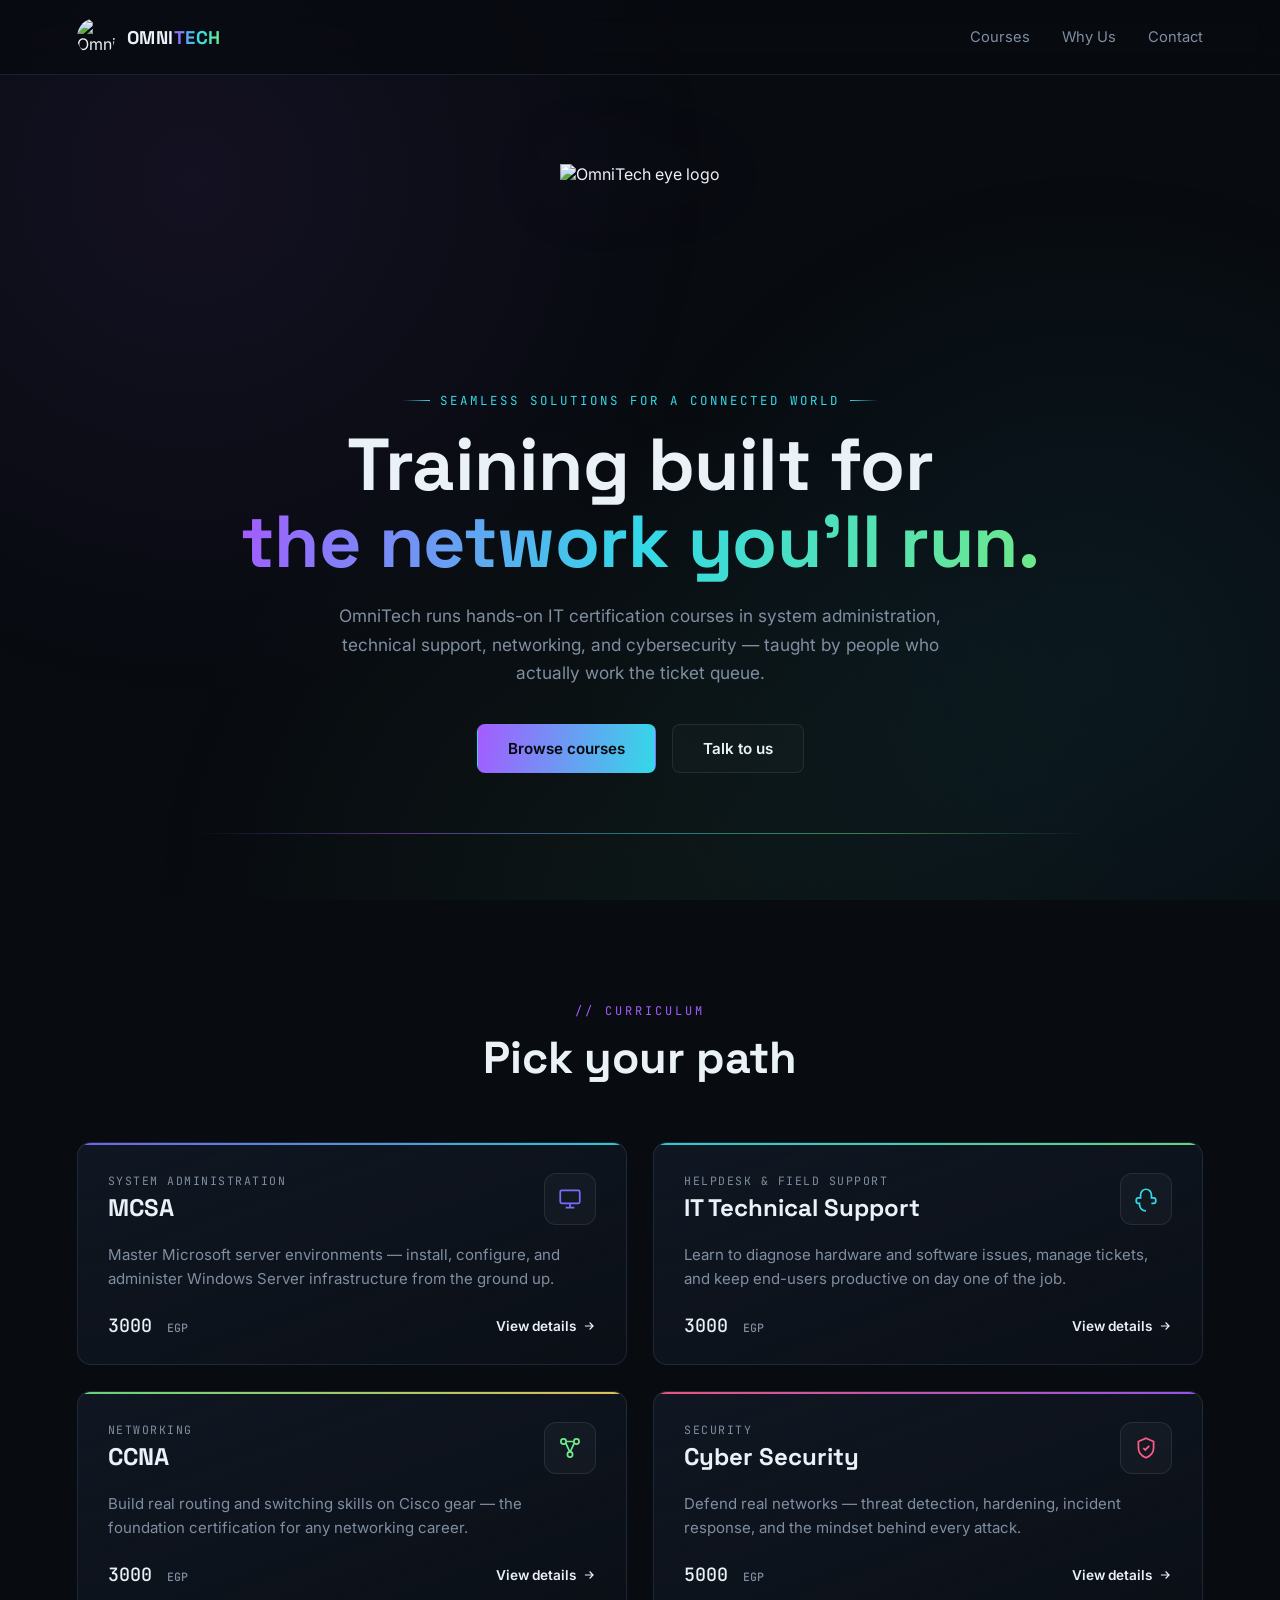
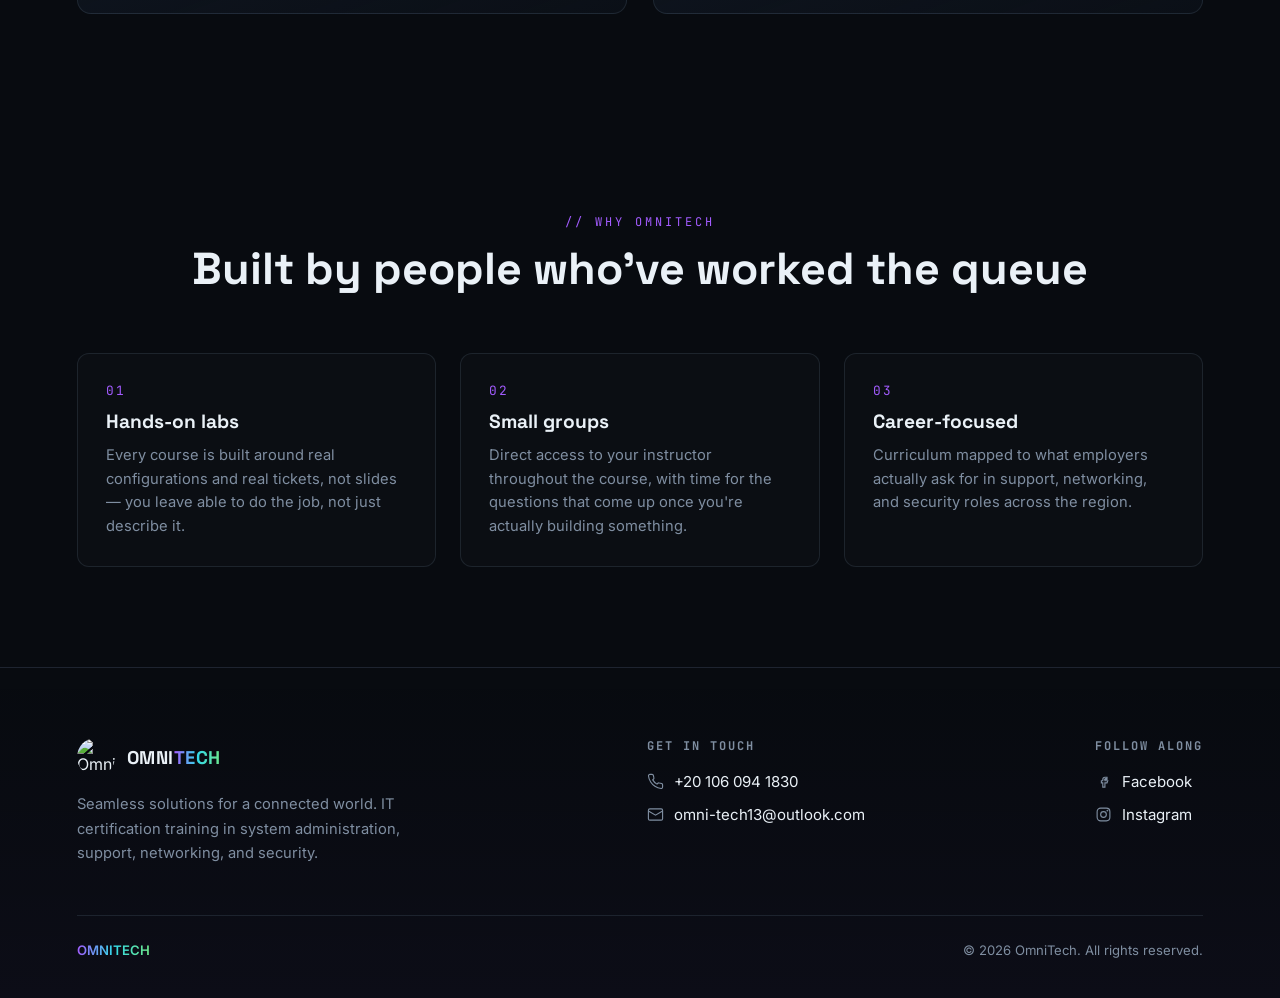
==== index.html @ 08b43e01 "Add files via upload" ====
<!DOCTYPE html>
<html lang="en">
<head>
<meta charset="UTF-8">
<meta name="viewport" content="width=device-width, initial-scale=1.0">
<title>OmniTech — Seamless Solutions for a Connected World</title>
<link rel="preconnect" href="https://fonts.googleapis.com">
<link href="https://fonts.googleapis.com/css2?family=Space+Grotesk:wght@400;500;600;700&family=JetBrains+Mono:wght@400;500&family=Inter:wght@400;500;600&display=swap" rel="stylesheet">
<style>
  :root{
    --bg: #080b10;
    --bg-soft: #0e131b;
    --panel: #101722;
    --line: rgba(140,170,200,0.14);
    --purple: #a35cff;
    --cyan: #33d9e8;
    --green: #6ee88a;
    --text: #eaf1f7;
    --muted: #7f8ea1;
    --mono: 'JetBrains Mono', monospace;
    --display: 'Space Grotesk', sans-serif;
    --body: 'Inter', sans-serif;
  }
  *{box-sizing:border-box; margin:0; padding:0;}
  html{scroll-behavior:smooth;}
  body{
    background: var(--bg);
    color: var(--text);
    font-family: var(--body);
    overflow-x:hidden;
    position:relative;
  }

  /* ambient circuit background */
  .bg-grid{
    position:fixed; inset:0; z-index:0; pointer-events:none;
    background-image:
      radial-gradient(circle at 15% 20%, rgba(163,92,255,0.08), transparent 40%),
      radial-gradient(circle at 85% 75%, rgba(51,217,232,0.07), transparent 40%),
      radial-gradient(circle at 50% 100%, rgba(110,232,138,0.05), transparent 45%);
  }
  .bg-lines{
    position:fixed; inset:0; z-index:0; pointer-events:none; opacity:0.35;
  }

  a{color:inherit; text-decoration:none;}

  /* ===== NAV ===== */
  nav{
    position:sticky; top:0; z-index:50;
    display:flex; align-items:center; justify-content:space-between;
    padding: 18px 6vw;
    background: rgba(8,11,16,0.72);
    backdrop-filter: blur(14px);
    border-bottom: 1px solid var(--line);
  }
  .brand{display:flex; align-items:center; gap:12px;}
  .brand img{width:38px; height:38px; border-radius:50%; object-fit:cover;}
  .brand-name{font-family:var(--display); font-weight:700; letter-spacing:0.5px; font-size:1.15rem;}
  .brand-name span{background:linear-gradient(90deg,var(--purple),var(--cyan),var(--green)); -webkit-background-clip:text; background-clip:text; color:transparent;}
  .nav-links{display:flex; gap:32px; font-size:0.92rem; color:var(--muted);}
  .nav-links a:hover{color:var(--cyan);}

  /* ===== HERO ===== */
  .hero{
    position:relative; z-index:1;
    min-height: 92vh;
    display:flex; flex-direction:column; align-items:center; justify-content:center;
    text-align:center;
    padding: 60px 6vw 40px;
  }
  .hero-eye-wrap{
    position:relative; width:220px; height:220px; margin-bottom:8px;
  }
  .hero-eye-wrap img{
    width:100%; height:100%; object-fit:contain;
    filter: drop-shadow(0 0 40px rgba(163,92,255,0.25)) drop-shadow(0 0 60px rgba(51,217,232,0.15));
    animation: float 6s ease-in-out infinite;
  }
  @keyframes float{
    0%,100%{ transform: translateY(0); }
    50%{ transform: translateY(-10px); }
  }
  .eyebrow{
    font-family: var(--mono); font-size:0.78rem; letter-spacing:3px; text-transform:uppercase;
    color: var(--cyan); margin-bottom:18px;
    display:flex; align-items:center; gap:10px;
  }
  .eyebrow::before, .eyebrow::after{
    content:''; width:28px; height:1px; background: linear-gradient(90deg, transparent, var(--cyan));
  }
  .eyebrow::after{ background: linear-gradient(90deg, var(--cyan), transparent); }

  h1.headline{
    font-family: var(--display);
    font-weight:700;
    font-size: clamp(2.4rem, 6vw, 4.6rem);
    line-height:1.04;
    letter-spacing:-0.5px;
    margin-bottom:22px;
  }
  h1.headline .grad{
    background: linear-gradient(100deg, var(--purple) 0%, var(--cyan) 50%, var(--green) 100%);
    -webkit-background-clip:text; background-clip:text; color:transparent;
  }
  .sub{
    max-width: 620px; color: var(--muted); font-size: 1.08rem; line-height:1.65; margin-bottom:36px;
  }
  .hero-ctas{ display:flex; gap:16px; flex-wrap:wrap; justify-content:center; }
  .btn{
    font-family: var(--body); font-weight:600; font-size:0.95rem;
    padding: 14px 30px; border-radius:8px; cursor:pointer; border:1px solid transparent;
    transition: transform 0.2s ease, box-shadow 0.2s ease, background 0.2s ease;
  }
  .btn-primary{
    background: linear-gradient(100deg, var(--purple), var(--cyan));
    color:#04070a;
  }
  .btn-primary:hover{ transform: translateY(-2px); box-shadow: 0 10px 30px rgba(51,217,232,0.25); }
  .btn-ghost{
    border-color: var(--line); color: var(--text); background: rgba(255,255,255,0.02);
  }
  .btn-ghost:hover{ border-color: var(--cyan); color: var(--cyan); }

  .scan-line{
    margin-top:60px; width:100%; max-width:900px; height:1px;
    background: linear-gradient(90deg, transparent, var(--purple), var(--cyan), var(--green), transparent);
    opacity:0.5;
  }

  /* ===== SECTION HEADERS ===== */
  .section{ position:relative; z-index:1; padding: 100px 6vw; max-width:1280px; margin:0 auto; }
  .section-head{ text-align:center; margin-bottom:56px; }
  .section-head .tag{
    font-family: var(--mono); font-size:0.75rem; letter-spacing:3px; text-transform:uppercase;
    color: var(--purple);
  }
  .section-head h2{
    font-family: var(--display); font-weight:700; font-size: clamp(1.9rem, 4vw, 2.8rem);
    margin-top:10px;
  }

  /* ===== COURSES ===== */
  .course-grid{
    display:grid; grid-template-columns: repeat(2, 1fr); gap:26px;
  }
  @media (max-width:820px){ .course-grid{ grid-template-columns: 1fr; } }

  .course-card{
    position:relative;
    background: linear-gradient(160deg, var(--panel), rgba(16,23,34,0.4));
    border: 1px solid var(--line);
    border-radius: 14px;
    padding: 30px 30px 26px;
    cursor:pointer;
    transition: border-color 0.25s ease, transform 0.25s ease, box-shadow 0.25s ease;
    overflow:hidden;
  }
  .course-card::before{
    content:''; position:absolute; top:0; left:0; right:0; height:2px;
    background: linear-gradient(90deg, var(--accent-a), var(--accent-b));
    opacity:0.9;
  }
  .course-card:hover{
    transform: translateY(-4px);
    border-color: rgba(160,180,210,0.3);
    box-shadow: 0 20px 50px rgba(0,0,0,0.35);
  }
  .course-card[data-course="mcsa"]{ --accent-a: #7c6bff; --accent-b: #33d9e8; }
  .course-card[data-course="itsupport"]{ --accent-a: #33d9e8; --accent-b: #6ee88a; }
  .course-card[data-course="ccna"]{ --accent-a: #6ee88a; --accent-b: #f4d35e; }
  .course-card[data-course="cyber"]{ --accent-a: #ff5c8a; --accent-b: #a35cff; }

  .course-top{ display:flex; align-items:flex-start; justify-content:space-between; gap:16px; margin-bottom:18px; }
  .course-icon{
    width:52px; height:52px; border-radius:12px;
    display:flex; align-items:center; justify-content:center;
    background: rgba(255,255,255,0.03); border:1px solid var(--line);
    flex-shrink:0;
  }
  .course-icon svg{ width:26px; height:26px; }
  .course-code{
    font-family: var(--mono); font-size:0.72rem; color: var(--muted); letter-spacing:1.5px;
  }
  .course-name{
    font-family: var(--display); font-weight:700; font-size:1.5rem; margin-top:4px;
  }
  .course-desc-short{
    color: var(--muted); font-size:0.94rem; line-height:1.6; margin-bottom:22px;
  }
  .course-bottom{ display:flex; align-items:center; justify-content:space-between; }
  .course-price{
    font-family: var(--mono); font-size:1.15rem; font-weight:500;
  }
  .course-price span{ color: var(--muted); font-size:0.72rem; margin-left:4px; }
  .course-cta{
    font-family: var(--body); font-size:0.85rem; font-weight:600; color: var(--text);
    display:flex; align-items:center; gap:6px;
  }
  .course-card:hover .course-cta{ color: var(--cyan); }
  .course-cta svg{ width:14px; height:14px; transition: transform 0.2s ease; }
  .course-card:hover .course-cta svg{ transform: translateX(4px); }

  /* ===== MODAL ===== */
  .modal-overlay{
    position:fixed; inset:0; z-index:200;
    background: rgba(4,6,10,0.78);
    backdrop-filter: blur(6px);
    display:flex; align-items:center; justify-content:center;
    padding: 24px;
    opacity:0; pointer-events:none;
    transition: opacity 0.25s ease;
  }
  .modal-overlay.open{ opacity:1; pointer-events:auto; }
  .modal{
    width:100%; max-width:620px; max-height:85vh; overflow-y:auto;
    background: var(--bg-soft);
    border: 1px solid var(--line);
    border-radius: 16px;
    padding: 40px;
    position:relative;
    transform: translateY(16px) scale(0.98);
    transition: transform 0.25s ease;
  }
  .modal-overlay.open .modal{ transform: translateY(0) scale(1); }
  .modal-close{
    position:absolute; top:20px; right:20px;
    width:34px; height:34px; border-radius:50%;
    display:flex; align-items:center; justify-content:center;
    background: rgba(255,255,255,0.04); border:1px solid var(--line);
    cursor:pointer; color: var(--muted); font-size:1.1rem;
  }
  .modal-close:hover{ color: var(--text); border-color: var(--cyan); }
  .modal-eyebrow{
    font-family: var(--mono); font-size:0.72rem; letter-spacing:2px; color: var(--muted); margin-bottom:8px;
  }
  .modal h3{
    font-family: var(--display); font-weight:700; font-size:1.9rem; margin-bottom:16px;
    background: linear-gradient(100deg, var(--purple), var(--cyan));
    -webkit-background-clip:text; background-clip:text; color:transparent;
  }
  .modal-price-row{
    display:flex; align-items:center; gap:10px; margin-bottom:24px;
    font-family: var(--mono); font-size:1.3rem;
  }
  .modal-price-row .cur{ color: var(--muted); font-size:0.8rem; }
  .modal-desc p{ color: var(--muted); line-height:1.75; margin-bottom:16px; font-size:0.98rem; }
  .modal-list{ list-style:none; margin: 18px 0; }
  .modal-list li{
    color: var(--text); font-size:0.94rem; padding: 9px 0 9px 26px; position:relative;
    border-bottom: 1px solid var(--line);
  }
  .modal-list li:last-child{ border-bottom:none; }
  .modal-list li::before{
    content:''; position:absolute; left:0; top:16px; width:8px; height:8px; border-radius:2px;
    background: linear-gradient(135deg, var(--purple), var(--cyan));
  }
  .modal-actions{ margin-top:28px; display:flex; gap:14px; flex-wrap:wrap; }

  /* ===== ABOUT / WHY ===== */
  .why-grid{ display:grid; grid-template-columns: repeat(3,1fr); gap:24px; }
  @media (max-width:820px){ .why-grid{ grid-template-columns:1fr; } }
  .why-card{
    padding:28px; border:1px solid var(--line); border-radius:12px;
    background: rgba(255,255,255,0.015);
  }
  .why-card .num{ font-family:var(--mono); color:var(--purple); font-size:0.8rem; letter-spacing:2px; }
  .why-card h4{ font-family:var(--display); font-size:1.2rem; margin: 10px 0 10px; }
  .why-card p{ color:var(--muted); font-size:0.92rem; line-height:1.6; }

  /* ===== CONTACT / FOOTER ===== */
  footer{
    position:relative; z-index:1;
    border-top:1px solid var(--line);
    padding: 70px 6vw 40px;
    background: linear-gradient(180deg, transparent, rgba(163,92,255,0.03));
  }
  .footer-top{
    display:flex; flex-wrap:wrap; gap:60px; justify-content:space-between; margin-bottom:50px;
  }
  .footer-brand{ max-width:340px; }
  .footer-brand .brand{ margin-bottom:16px; }
  .footer-brand p{ color:var(--muted); font-size:0.92rem; line-height:1.65; }
  .footer-col h5{
    font-family:var(--mono); font-size:0.75rem; letter-spacing:2px; text-transform:uppercase;
    color:var(--muted); margin-bottom:18px;
  }
  .footer-col a, .footer-col .row{
    display:flex; align-items:center; gap:10px; margin-bottom:14px; font-size:0.94rem; color:var(--text);
  }
  .footer-col a:hover{ color: var(--cyan); }
  .footer-col svg{ width:17px; height:17px; color:var(--muted); flex-shrink:0; }
  .footer-bottom{
    padding-top:26px; border-top:1px solid var(--line);
    display:flex; justify-content:space-between; flex-wrap:wrap; gap:12px;
    color:var(--muted); font-size:0.82rem;
  }
  .footer-bottom .grad-text{
    background: linear-gradient(90deg,var(--purple),var(--cyan),var(--green));
    -webkit-background-clip:text; background-clip:text; color:transparent; font-weight:600;
  }

  ::-webkit-scrollbar{ width:8px; }
  ::-webkit-scrollbar-track{ background:var(--bg); }
  ::-webkit-scrollbar-thumb{ background: var(--panel); border-radius:8px; }

  @media (prefers-reduced-motion: reduce){
    .hero-eye-wrap img{ animation:none; }
    *{ transition:none !important; }
  }

  :focus-visible{ outline: 2px solid var(--cyan); outline-offset:3px; }
</style>
</head>
<body>

<div class="bg-grid"></div>
<svg class="bg-lines" width="100%" height="100%" style="position:fixed;inset:0;">
  <defs>
    <linearGradient id="lg1" x1="0" y1="0" x2="1" y2="1">
      <stop offset="0" stop-color="#a35cff"/>
      <stop offset="1" stop-color="#33d9e8"/>
    </linearGradient>
  </defs>
</svg>

<nav>
  <div class="brand">
    <img src="assets/logo_cropped.jpg" alt="OmniTech logo">
    <div class="brand-name">OMNI<span>TECH</span></div>
  </div>
  <div class="nav-links">
    <a href="#courses">Courses</a>
    <a href="#why">Why Us</a>
    <a href="#contact">Contact</a>
  </div>
</nav>

<section class="hero">
  <div class="hero-eye-wrap">
    <img src="assets/logo_cropped.jpg" alt="OmniTech eye logo">
  </div>
  <div class="eyebrow">Seamless Solutions for a Connected World</div>
  <h1 class="headline">Training built for<br class="hide-mobile"> <span class="grad">the network you'll run.</span></h1>
  <p class="sub">OmniTech runs hands-on IT certification courses in system administration, technical support, networking, and cybersecurity — taught by people who actually work the ticket queue.</p>
  <div class="hero-ctas">
    <a href="#courses" class="btn btn-primary">Browse courses</a>
    <a href="#contact" class="btn btn-ghost">Talk to us</a>
  </div>
  <div class="scan-line"></div>
</section>

<section class="section" id="courses">
  <div class="section-head">
    <div class="tag">// Curriculum</div>
    <h2>Pick your path</h2>
  </div>

  <div class="course-grid">

    <div class="course-card" data-course="mcsa">
      <div class="course-top">
        <div>
          <div class="course-code">SYSTEM ADMINISTRATION</div>
          <div class="course-name">MCSA</div>
        </div>
        <div class="course-icon">
          <svg viewBox="0 0 24 24" fill="none" stroke="#7c6bff" stroke-width="1.6"><rect x="3" y="4" width="18" height="12" rx="1.5"/><path d="M8 20h8M12 16v4"/></svg>
        </div>
      </div>
      <p class="course-desc-short">Master Microsoft server environments — install, configure, and administer Windows Server infrastructure from the ground up.</p>
      <div class="course-bottom">
        <div class="course-price">3000 <span>EGP</span></div>
        <div class="course-cta">View details <svg viewBox="0 0 24 24" fill="none" stroke="currentColor" stroke-width="2"><path d="M5 12h14M13 6l6 6-6 6"/></svg></div>
      </div>
    </div>

    <div class="course-card" data-course="itsupport">
      <div class="course-top">
        <div>
          <div class="course-code">HELPDESK & FIELD SUPPORT</div>
          <div class="course-name">IT Technical Support</div>
        </div>
        <div class="course-icon">
          <svg viewBox="0 0 24 24" fill="none" stroke="#33d9e8" stroke-width="1.6"><path d="M12 3a5 5 0 0 0-5 5v3H5a2 2 0 0 0-2 2v1a2 2 0 0 0 2 2h1v1a6 6 0 0 0 6 6"/><path d="M12 3a5 5 0 0 1 5 5v3h2a2 2 0 0 1 2 2v1a2 2 0 0 1-2 2h-2"/></svg>
        </div>
      </div>
      <p class="course-desc-short">Learn to diagnose hardware and software issues, manage tickets, and keep end-users productive on day one of the job.</p>
      <div class="course-bottom">
        <div class="course-price">3000 <span>EGP</span></div>
        <div class="course-cta">View details <svg viewBox="0 0 24 24" fill="none" stroke="currentColor" stroke-width="2"><path d="M5 12h14M13 6l6 6-6 6"/></svg></div>
      </div>
    </div>

    <div class="course-card" data-course="ccna">
      <div class="course-top">
        <div>
          <div class="course-code">NETWORKING</div>
          <div class="course-name">CCNA</div>
        </div>
        <div class="course-icon">
          <svg viewBox="0 0 24 24" fill="none" stroke="#6ee88a" stroke-width="1.6"><circle cx="6" cy="6" r="2.4"/><circle cx="18" cy="6" r="2.4"/><circle cx="12" cy="18" r="2.4"/><path d="M8 7.3 12 16M16 7.3 12 16M8.4 6h7.2"/></svg>
        </div>
      </div>
      <p class="course-desc-short">Build real routing and switching skills on Cisco gear — the foundation certification for any networking career.</p>
      <div class="course-bottom">
        <div class="course-price">3000 <span>EGP</span></div>
        <div class="course-cta">View details <svg viewBox="0 0 24 24" fill="none" stroke="currentColor" stroke-width="2"><path d="M5 12h14M13 6l6 6-6 6"/></svg></div>
      </div>
    </div>

    <div class="course-card" data-course="cyber">
      <div class="course-top">
        <div>
          <div class="course-code">SECURITY</div>
          <div class="course-name">Cyber Security</div>
        </div>
        <div class="course-icon">
          <svg viewBox="0 0 24 24" fill="none" stroke="#ff5c8a" stroke-width="1.6"><path d="M12 3l7 3v6c0 4.5-3 7.5-7 9-4-1.5-7-4.5-7-9V6l7-3z"/><path d="M9.5 12l1.8 1.8L15 10"/></svg>
        </div>
      </div>
      <p class="course-desc-short">Defend real networks — threat detection, hardening, incident response, and the mindset behind every attack.</p>
      <div class="course-bottom">
        <div class="course-price">5000 <span>EGP</span></div>
        <div class="course-cta">View details <svg viewBox="0 0 24 24" fill="none" stroke="currentColor" stroke-width="2"><path d="M5 12h14M13 6l6 6-6 6"/></svg></div>
      </div>
    </div>

  </div>
</section>

<section class="section" id="why">
  <div class="section-head">
    <div class="tag">// Why OmniTech</div>
    <h2>Built by people who've worked the queue</h2>
  </div>
  <div class="why-grid">
    <div class="why-card">
      <div class="num">01</div>
      <h4>Hands-on labs</h4>
      <p>Every course is built around real configurations and real tickets, not slides — you leave able to do the job, not just describe it.</p>
    </div>
    <div class="why-card">
      <div class="num">02</div>
      <h4>Small groups</h4>
      <p>Direct access to your instructor throughout the course, with time for the questions that come up once you're actually building something.</p>
    </div>
    <div class="why-card">
      <div class="num">03</div>
      <h4>Career-focused</h4>
      <p>Curriculum mapped to what employers actually ask for in support, networking, and security roles across the region.</p>
    </div>
  </div>
</section>

<footer id="contact">
  <div class="footer-top">
    <div class="footer-brand">
      <div class="brand">
        <img src="assets/logo_cropped.jpg" alt="OmniTech logo">
        <div class="brand-name">OMNI<span>TECH</span></div>
      </div>
      <p>Seamless solutions for a connected world. IT certification training in system administration, support, networking, and security.</p>
    </div>

    <div class="footer-col">
      <h5>Get in touch</h5>
      <a href="tel:+201060941830">
        <svg viewBox="0 0 24 24" fill="none" stroke="currentColor" stroke-width="1.6"><path d="M22 16.9v3a2 2 0 0 1-2.2 2 19.8 19.8 0 0 1-8.6-3.1 19.5 19.5 0 0 1-6-6A19.8 19.8 0 0 1 2.1 4.2 2 2 0 0 1 4.1 2h3a2 2 0 0 1 2 1.7c.1.9.3 1.8.6 2.7a2 2 0 0 1-.4 2.1L8.1 9.7a16 16 0 0 0 6 6l1.2-1.2a2 2 0 0 1 2.1-.4c.9.3 1.8.5 2.7.6a2 2 0 0 1 1.9 2.2z"/></svg>
        +20 106 094 1830
      </a>
      <a href="mailto:omni-tech13@outlook.com">
        <svg viewBox="0 0 24 24" fill="none" stroke="currentColor" stroke-width="1.6"><rect x="2" y="4" width="20" height="16" rx="2"/><path d="m2 7 10 6 10-6"/></svg>
        omni-tech13@outlook.com
      </a>
    </div>

    <div class="footer-col">
      <h5>Follow along</h5>
      <a href="https://www.facebook.com/profile.php?id=61586138681378" target="_blank" rel="noopener">
        <svg viewBox="0 0 24 24" fill="none" stroke="currentColor" stroke-width="1.6"><path d="M14 9h3V6h-3a3 3 0 0 0-3 3v2H9v3h2v6h3v-6h3l1-3h-4V9a1 1 0 0 1 1-1z"/></svg>
        Facebook
      </a>
      <a href="https://www.instagram.com/omni.tech13" target="_blank" rel="noopener">
        <svg viewBox="0 0 24 24" fill="none" stroke="currentColor" stroke-width="1.6"><rect x="3" y="3" width="18" height="18" rx="5"/><circle cx="12" cy="12" r="4"/><circle cx="17.5" cy="6.5" r="0.5" fill="currentColor"/></svg>
        Instagram
      </a>
    </div>
  </div>
  <div class="footer-bottom">
    <div class="grad-text">OMNITECH</div>
    <div>&copy; 2026 OmniTech. All rights reserved.</div>
  </div>
</footer>

<!-- MODAL -->
<div class="modal-overlay" id="modalOverlay">
  <div class="modal" role="dialog" aria-modal="true">
    <div class="modal-close" id="modalClose">&times;</div>
    <div class="modal-eyebrow" id="modalEyebrow">COURSE</div>
    <h3 id="modalTitle">Course Title</h3>
    <div class="modal-price-row"><span id="modalPrice">0</span><span class="cur">EGP · full course</span></div>
    <div class="modal-desc" id="modalDesc"></div>
    <ul class="modal-list" id="modalList"></ul>
    <div class="modal-actions">
      <a class="btn btn-primary" href="https://wa.me/201060941830" target="_blank" rel="noopener">Enroll via WhatsApp</a>
      <a class="btn btn-ghost" href="mailto:omni-tech13@outlook.com">Email us</a>
    </div>
  </div>
</div>

<script>
  const courseData = {
    mcsa: {
      code: "MCSA · Microsoft Certified Solutions Associate",
      title: "MCSA — Windows Server Administration",
      price: "3000",
      desc: [
        "This course takes you through installing, configuring, and managing Windows Server environments the way they run in real companies — not just in theory.",
        "You'll set up Active Directory, manage users and group policy, configure DNS and DHCP, and handle the storage and networking roles a server admin is expected to own."
      ],
      list: [
        "Windows Server installation & roles",
        "Active Directory Domain Services",
        "Group Policy & user management",
        "DNS, DHCP & file services",
        "Backup, monitoring & troubleshooting"
      ]
    },
    itsupport: {
      code: "IT Technical Support · Helpdesk & Field",
      title: "IT Technical Support",
      price: "3000",
      desc: [
        "Built for anyone who wants to start an IT career at the first line of contact — diagnosing problems, fixing them, and explaining what happened in plain language.",
        "You'll work through real hardware faults, OS issues, printer and peripheral setup, and the ticketing habits that make a support technician reliable."
      ],
      list: [
        "Hardware assembly & diagnostics",
        "Windows OS installation & troubleshooting",
        "Networking basics for support technicians",
        "Ticketing systems & documentation habits",
        "Customer-facing communication"
      ]
    },
    ccna: {
      code: "CCNA · Cisco Certified Network Associate",
      title: "CCNA — Routing & Switching",
      price: "3000",
      desc: [
        "The foundation certification for a networking career, taught on real Cisco equipment and packet-tracer labs so the concepts actually stick.",
        "By the end you'll be comfortable configuring routers and switches, reading a network topology, and troubleshooting connectivity like it's your job — because soon it will be."
      ],
      list: [
        "IP addressing & subnetting",
        "Router & switch configuration",
        "VLANs, trunking & inter-VLAN routing",
        "Routing protocols (static, OSPF)",
        "Network troubleshooting methodology"
      ]
    },
    cyber: {
      code: "Cyber Security · Defense & Response",
      title: "Cyber Security",
      price: "5000",
      desc: [
        "A practical introduction to defending networks and systems — how attacks actually happen, how to spot them, and how to respond before damage spreads.",
        "You'll get hands-on with security tools, walk through real incident scenarios, and build the analytical mindset that separates a good security analyst from a great one."
      ],
      list: [
        "Threats, vulnerabilities & attack vectors",
        "Network & endpoint hardening",
        "Security monitoring & log analysis",
        "Incident response fundamentals",
        "Ethical hacking basics & tools"
      ]
    }
  };

  const overlay = document.getElementById('modalOverlay');
  const closeBtn = document.getElementById('modalClose');

  document.querySelectorAll('.course-card').forEach(card => {
    card.addEventListener('click', () => {
      const key = card.getAttribute('data-course');
      const data = courseData[key];
      document.getElementById('modalEyebrow').textContent = data.code;
      document.getElementById('modalTitle').textContent = data.title;
      document.getElementById('modalPrice').textContent = data.price;
      document.getElementById('modalDesc').innerHTML = data.desc.map(p => `<p>${p}</p>`).join('');
      document.getElementById('modalList').innerHTML = data.list.map(li => `<li>${li}</li>`).join('');
      overlay.classList.add('open');
    });
    card.setAttribute('tabindex','0');
    card.addEventListener('keydown', e => { if(e.key === 'Enter' || e.key === ' '){ e.preventDefault(); card.click(); } });
  });

  function closeModal(){ overlay.classList.remove('open'); }
  closeBtn.addEventListener('click', closeModal);
  overlay.addEventListener('click', e => { if(e.target === overlay) closeModal(); });
  document.addEventListener('keydown', e => { if(e.key === 'Escape') closeModal(); });
</script>

</body>
</html>
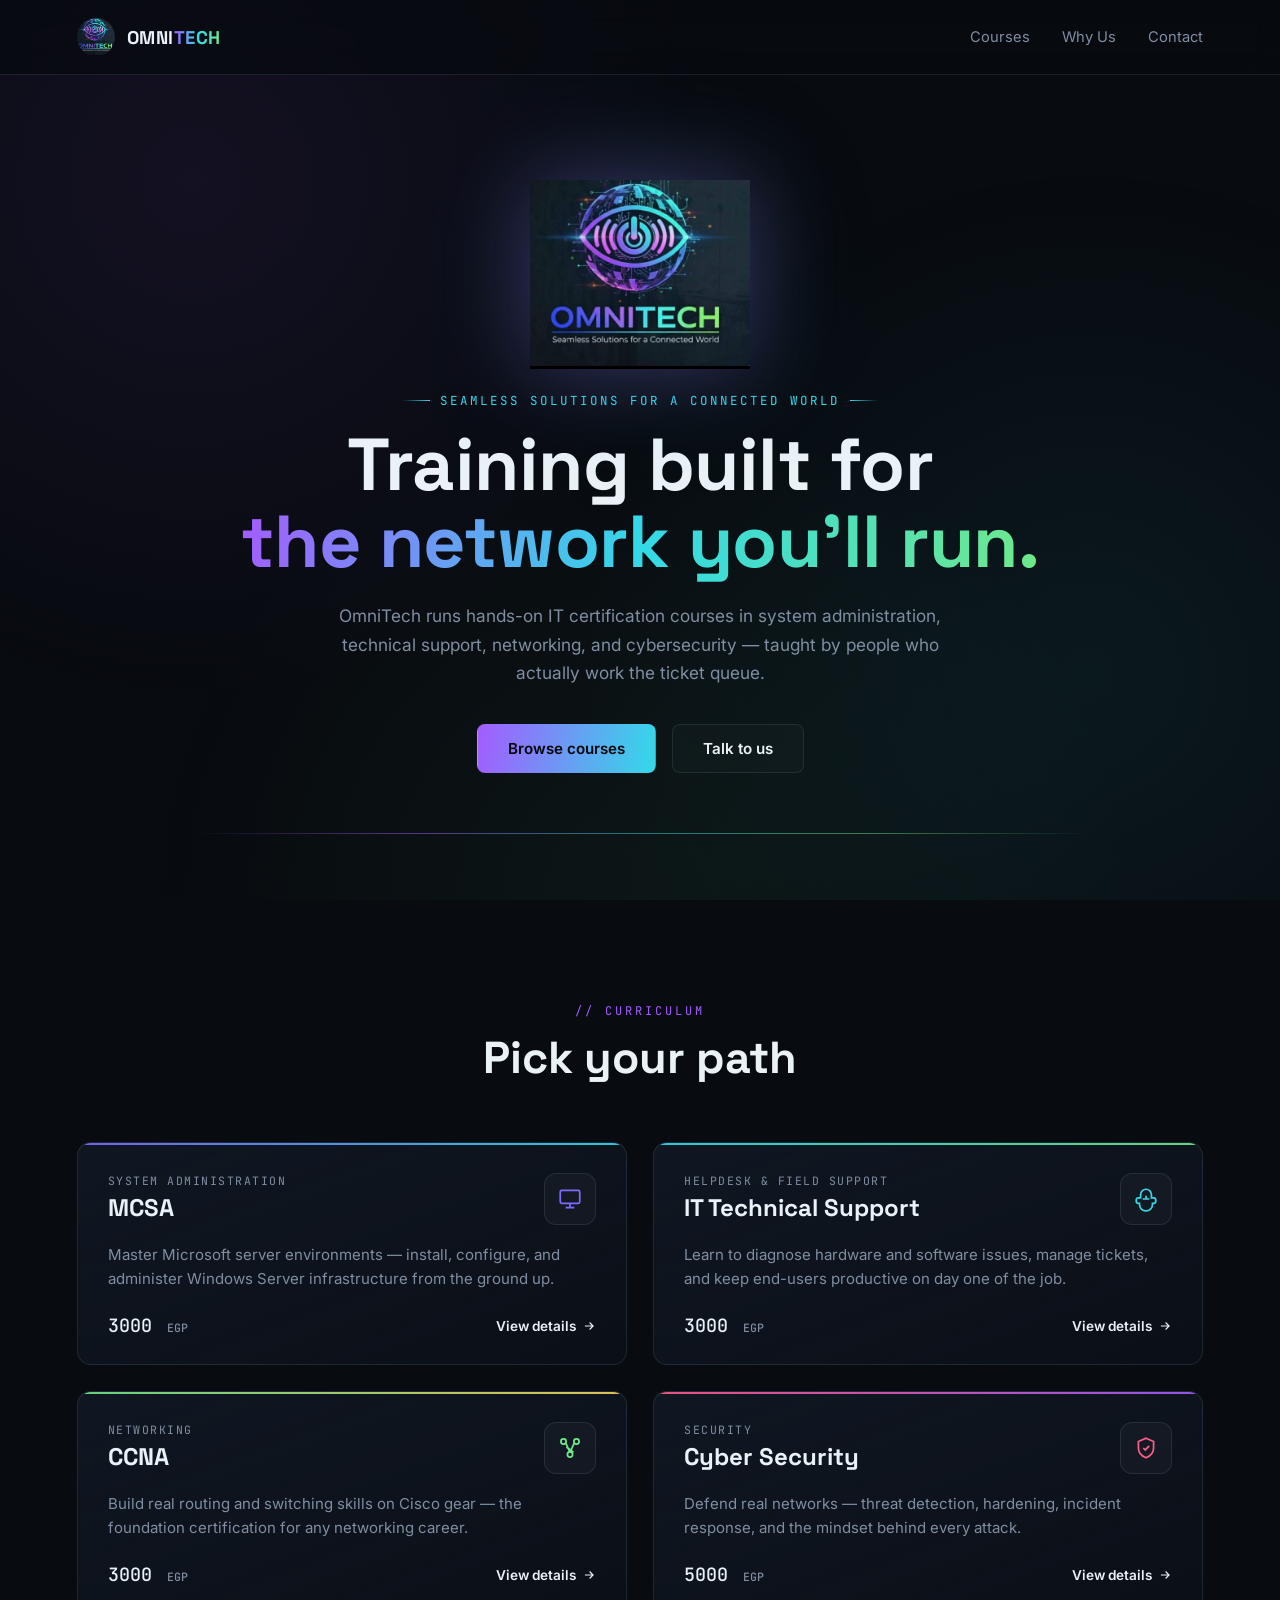
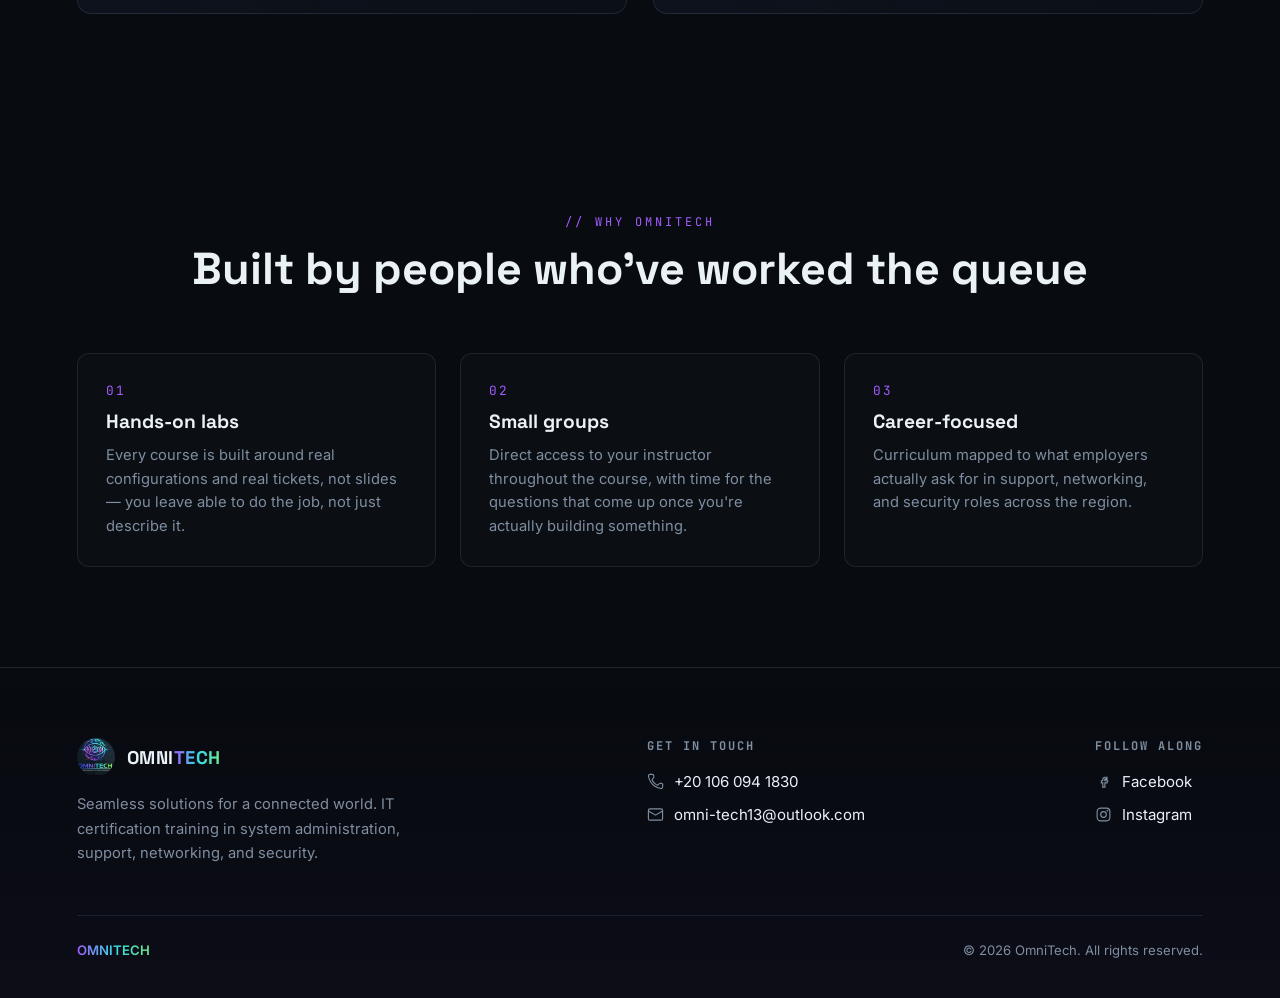
==== commit d3832f42: "Fix logo paths - move from assets/ to root directory" ====
--- a/index.html
+++ b/index.html
@@ -326,7 +326,7 @@
 
 <nav>
   <div class="brand">
-    <img src="assets/logo_cropped.jpg" alt="OmniTech logo">
+    <img src="logo_cropped.jpg" alt="OmniTech logo">
     <div class="brand-name">OMNI<span>TECH</span></div>
   </div>
   <div class="nav-links">
@@ -338,7 +338,7 @@
 
 <section class="hero">
   <div class="hero-eye-wrap">
-    <img src="assets/logo_cropped.jpg" alt="OmniTech eye logo">
+    <img src="logo_cropped.jpg" alt="OmniTech eye logo">
   </div>
   <div class="eyebrow">Seamless Solutions for a Connected World</div>
   <h1 class="headline">Training built for<br class="hide-mobile"> <span class="grad">the network you'll run.</span></h1>
@@ -382,7 +382,7 @@
           <div class="course-name">IT Technical Support</div>
         </div>
         <div class="course-icon">
-          <svg viewBox="0 0 24 24" fill="none" stroke="#33d9e8" stroke-width="1.6"><path d="M12 3a5 5 0 0 0-5 5v3H5a2 2 0 0 0-2 2v1a2 2 0 0 0 2 2h1v1a6 6 0 0 0 6 6"/><path d="M12 3a5 5 0 0 1 5 5v3h2a2 2 0 0 1 2 2v1a2 2 0 0 1-2 2h-2"/></svg>
+          <svg viewBox="0 0 24 24" fill="none" stroke="#33d9e8" stroke-width="1.6"><path d="M12 3a5 5 0 0 0-5 5v3H5a2 2 0 0 0-2 2v1a2 2 0 0 0 2 2h1v1a6 6 0 0 0 6 6"/><path d="M12 3a5 5 0 0 1 5 5v3h2a2 2 0 0 1 2 2v1a2 2 0 0 1-2 2h-1v1a6 6 0 0 1-6 6"/><path d="M12 9v3M9 12h6"/></svg>
         </div>
       </div>
       <p class="course-desc-short">Learn to diagnose hardware and software issues, manage tickets, and keep end-users productive on day one of the job.</p>
@@ -399,7 +399,7 @@
           <div class="course-name">CCNA</div>
         </div>
         <div class="course-icon">
-          <svg viewBox="0 0 24 24" fill="none" stroke="#6ee88a" stroke-width="1.6"><circle cx="6" cy="6" r="2.4"/><circle cx="18" cy="6" r="2.4"/><circle cx="12" cy="18" r="2.4"/><path d="M8 7.3 12 16M16 7.3 12 16M8.4 6h7.2"/></svg>
+          <svg viewBox="0 0 24 24" fill="none" stroke="#6ee88a" stroke-width="1.6"><circle cx="6" cy="6" r="2.4"/><circle cx="18" cy="6" r="2.4"/><circle cx="12" cy="18" r="2.4"/><path d="M8 7.3 12 16m4-8.7L12 16M8.8 11c1.3 1.5 2.7 2 3.2 2.5s1.4 1 3.2 2.5"/></svg>
         </div>
       </div>
       <p class="course-desc-short">Build real routing and switching skills on Cisco gear — the foundation certification for any networking career.</p>
@@ -457,7 +457,7 @@
   <div class="footer-top">
     <div class="footer-brand">
       <div class="brand">
-        <img src="assets/logo_cropped.jpg" alt="OmniTech logo">
+        <img src="logo_cropped.jpg" alt="OmniTech logo">
         <div class="brand-name">OMNI<span>TECH</span></div>
       </div>
       <p>Seamless solutions for a connected world. IT certification training in system administration, support, networking, and security.</p>
@@ -466,7 +466,7 @@
     <div class="footer-col">
       <h5>Get in touch</h5>
       <a href="tel:+201060941830">
-        <svg viewBox="0 0 24 24" fill="none" stroke="currentColor" stroke-width="1.6"><path d="M22 16.9v3a2 2 0 0 1-2.2 2 19.8 19.8 0 0 1-8.6-3.1 19.5 19.5 0 0 1-6-6A19.8 19.8 0 0 1 2.1 4.2 2 2 0 0 1 4.1 2h3a2 2 0 0 1 2 1.7c.1.9.3 1.8.6 2.7a2 2 0 0 1-.4 2.1L8.1 9.7a16 16 0 0 0 6 6l1.2-1.2a2 2 0 0 1 2.1-.4c.9.3 1.8.5 2.7.6a2 2 0 0 1 1.9 2.2z"/></svg>
+        <svg viewBox="0 0 24 24" fill="none" stroke="currentColor" stroke-width="1.6"><path d="M22 16.9v3a2 2 0 0 1-2.2 2 19.8 19.8 0 0 1-8.6-3.1 19.5 19.5 0 0 1-6-6A19.8 19.8 0 0 1 2.1 4.2 2 2 0 0 1 4.1 2h3.5a2 2 0 0 1 2 1.7q.04.5.15 1.5a2 2 0 0 1-.46 1.7l-1.45 1.45a2 2 0 0 0-.3 2.43 19.8 19.8 0 0 0 6 6 2 2 0 0 0 2.43-.3l1.45-1.45a2 2 0 0 1 1.73-.46q1 .11 1.5.15a2 2 0 0 1 1.7 2z"/></svg>
         +20 106 094 1830
       </a>
       <a href="mailto:omni-tech13@outlook.com">
@@ -602,4 +602,4 @@
 </script>
 
 </body>
-</html>
+</html>
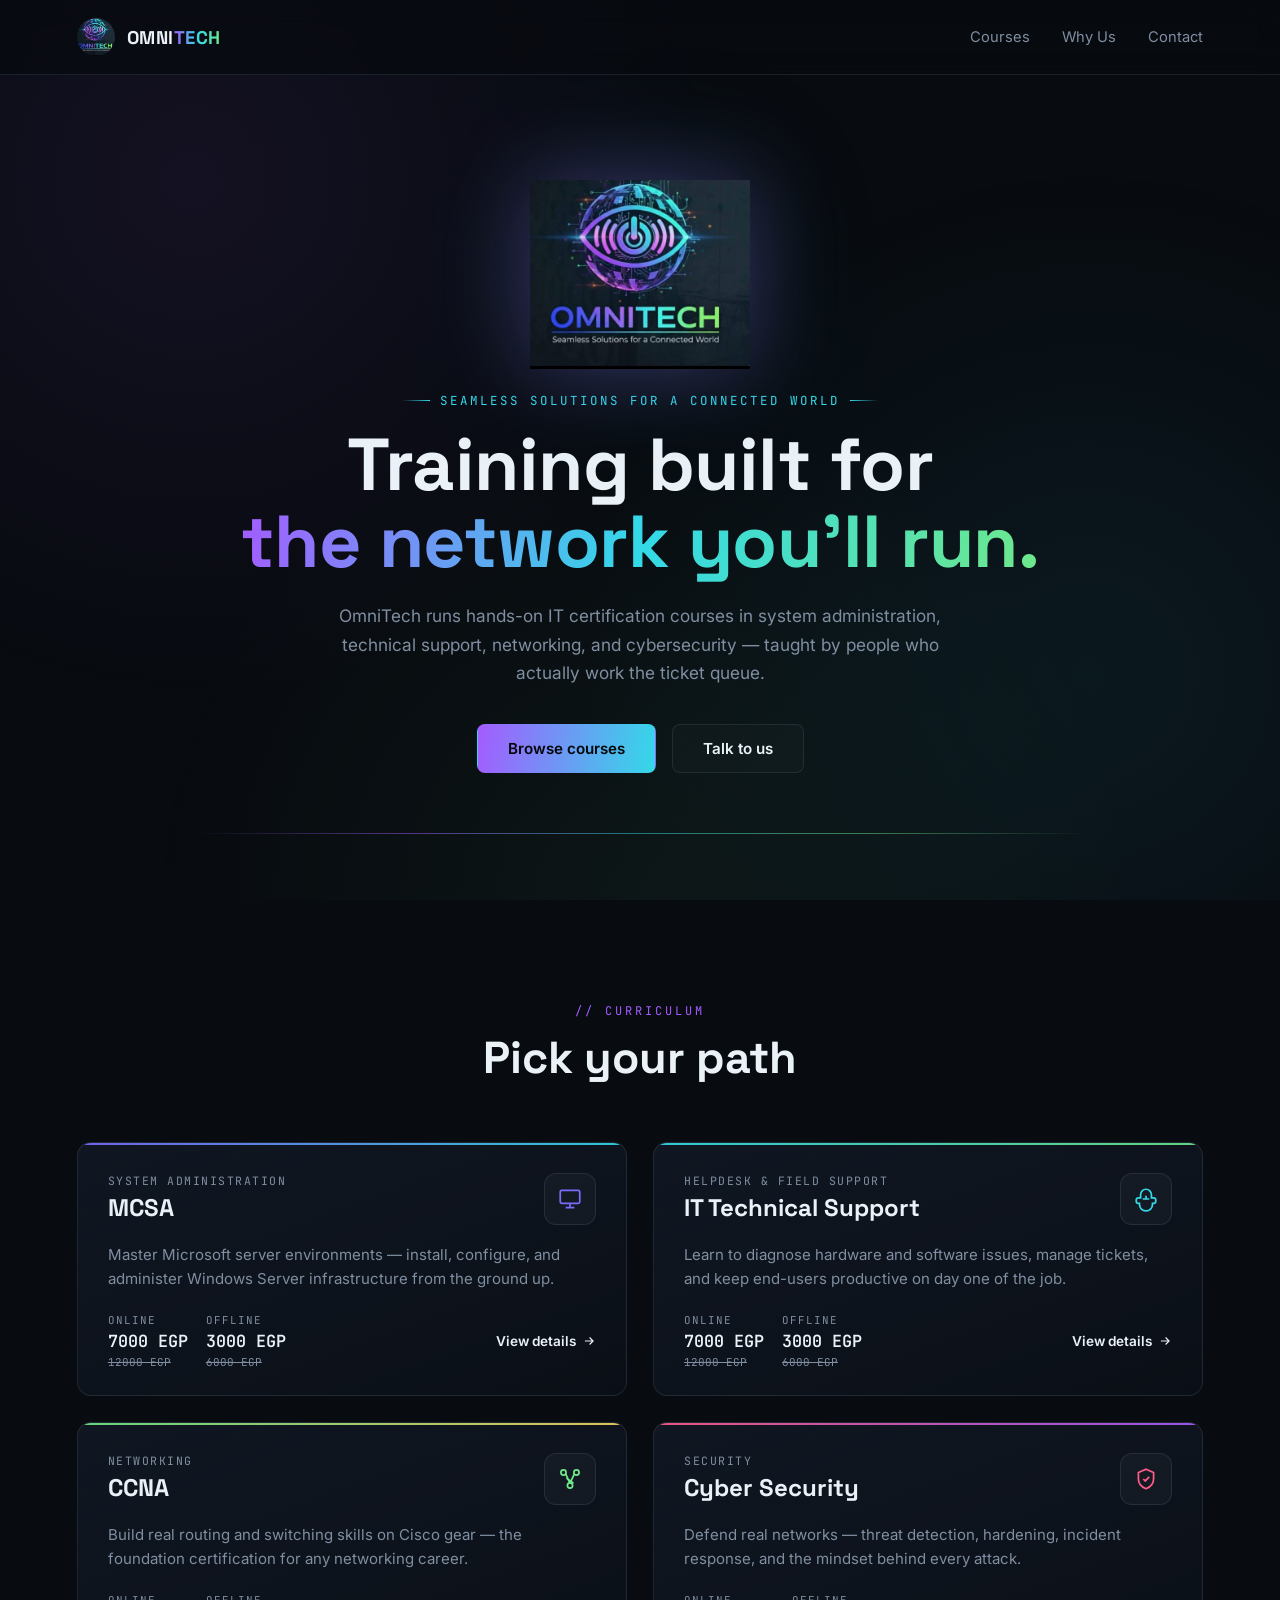
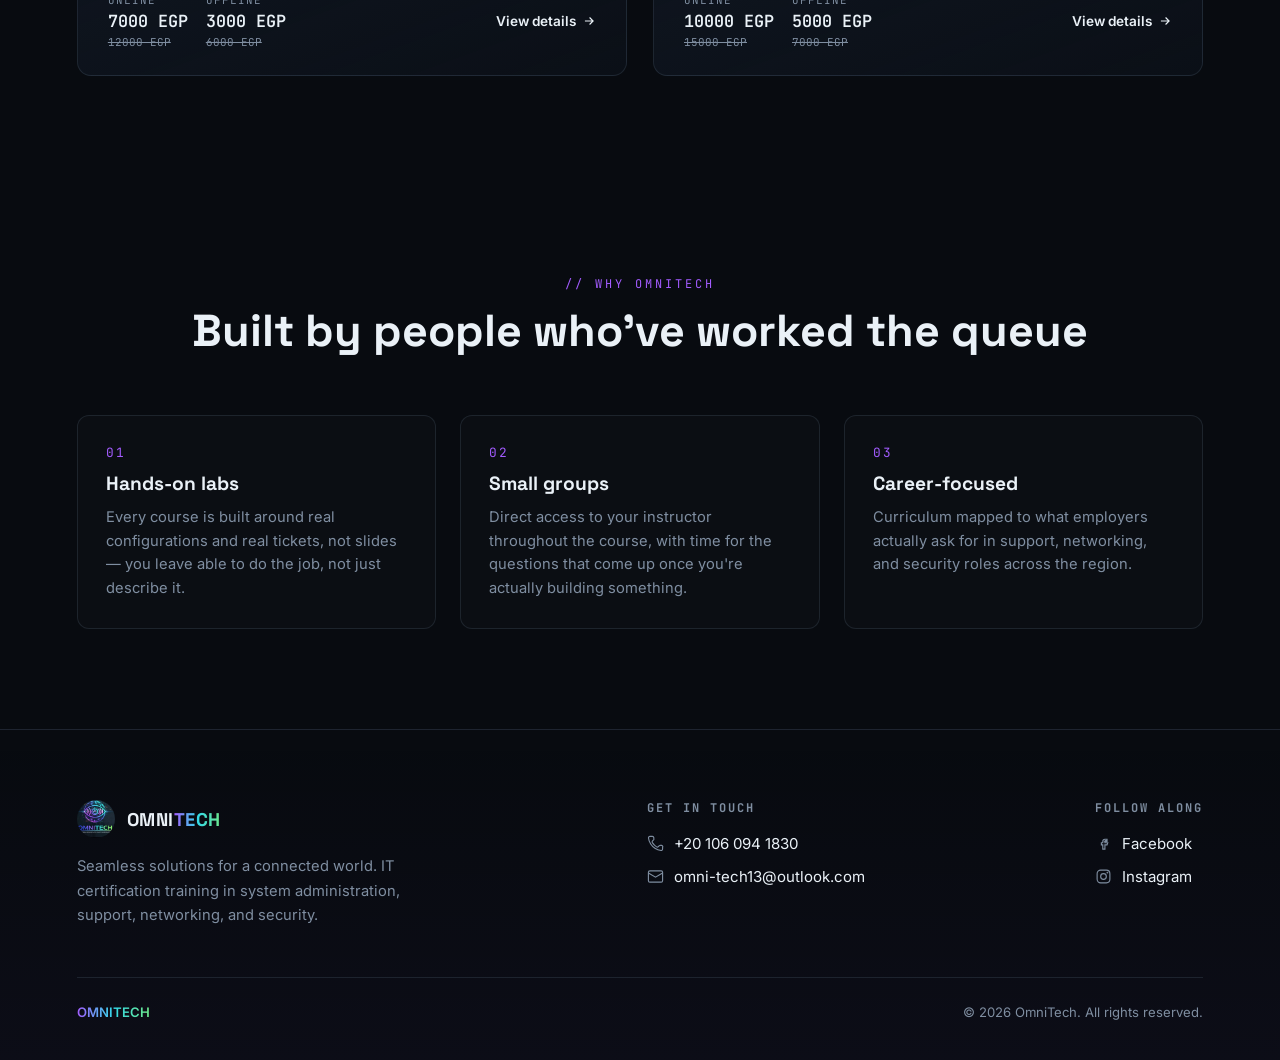
==== commit 01ab64b4: "Add files via upload" ====
--- a/index.html
+++ b/index.html
@@ -310,6 +310,18 @@
   }
 
   :focus-visible{ outline: 2px solid var(--cyan); outline-offset:3px; }
+
+  .course-pricing{display:flex; gap:18px; flex-wrap:wrap; align-items:center;}
+  .price-option{display:flex; flex-direction:column; gap:3px;}
+  .price-option .mode{font-family:var(--mono); font-size:0.68rem; color:var(--muted); letter-spacing:1px; text-transform:uppercase;}
+  .price-option .new-price{font-family:var(--mono); font-size:1.05rem; font-weight:600;}
+  .price-option .old-price{font-family:var(--mono); font-size:0.68rem; color:var(--muted); text-decoration:line-through;}
+  .modal-pricing{display:grid; grid-template-columns:1fr 1fr; gap:14px; margin-bottom:24px;}
+  .modal-price-option{padding:14px 16px; border:1px solid var(--line); border-radius:10px; background:rgba(255,255,255,0.02);}
+  .modal-price-option .mode{font-family:var(--mono); font-size:0.68rem; color:var(--muted); letter-spacing:1px; text-transform:uppercase; display:block; margin-bottom:6px;}
+  .modal-price-option .new{font-family:var(--mono); font-size:1.25rem; font-weight:600;}
+  .modal-price-option .old{font-family:var(--mono); font-size:0.72rem; color:var(--muted); text-decoration:line-through; margin-left:6px;}
+  @media (max-width:520px){ .modal-pricing{grid-template-columns:1fr;} }
 </style>
 </head>
 <body>
@@ -370,7 +382,10 @@
       </div>
       <p class="course-desc-short">Master Microsoft server environments — install, configure, and administer Windows Server infrastructure from the ground up.</p>
       <div class="course-bottom">
-        <div class="course-price">3000 <span>EGP</span></div>
+        <div class="course-pricing">
+          <div class="price-option"><span class="mode">Online</span><span class="new-price">7000 <span>EGP</span></span><span class="old-price">12000 EGP</span></div>
+          <div class="price-option"><span class="mode">Offline</span><span class="new-price">3000 <span>EGP</span></span><span class="old-price">6000 EGP</span></div>
+        </div>
         <div class="course-cta">View details <svg viewBox="0 0 24 24" fill="none" stroke="currentColor" stroke-width="2"><path d="M5 12h14M13 6l6 6-6 6"/></svg></div>
       </div>
     </div>
@@ -387,7 +402,10 @@
       </div>
       <p class="course-desc-short">Learn to diagnose hardware and software issues, manage tickets, and keep end-users productive on day one of the job.</p>
       <div class="course-bottom">
-        <div class="course-price">3000 <span>EGP</span></div>
+        <div class="course-pricing">
+          <div class="price-option"><span class="mode">Online</span><span class="new-price">7000 <span>EGP</span></span><span class="old-price">12000 EGP</span></div>
+          <div class="price-option"><span class="mode">Offline</span><span class="new-price">3000 <span>EGP</span></span><span class="old-price">6000 EGP</span></div>
+        </div>
         <div class="course-cta">View details <svg viewBox="0 0 24 24" fill="none" stroke="currentColor" stroke-width="2"><path d="M5 12h14M13 6l6 6-6 6"/></svg></div>
       </div>
     </div>
@@ -404,7 +422,10 @@
       </div>
       <p class="course-desc-short">Build real routing and switching skills on Cisco gear — the foundation certification for any networking career.</p>
       <div class="course-bottom">
-        <div class="course-price">3000 <span>EGP</span></div>
+        <div class="course-pricing">
+          <div class="price-option"><span class="mode">Online</span><span class="new-price">7000 <span>EGP</span></span><span class="old-price">12000 EGP</span></div>
+          <div class="price-option"><span class="mode">Offline</span><span class="new-price">3000 <span>EGP</span></span><span class="old-price">6000 EGP</span></div>
+        </div>
         <div class="course-cta">View details <svg viewBox="0 0 24 24" fill="none" stroke="currentColor" stroke-width="2"><path d="M5 12h14M13 6l6 6-6 6"/></svg></div>
       </div>
     </div>
@@ -421,7 +442,10 @@
       </div>
       <p class="course-desc-short">Defend real networks — threat detection, hardening, incident response, and the mindset behind every attack.</p>
       <div class="course-bottom">
-        <div class="course-price">5000 <span>EGP</span></div>
+        <div class="course-pricing">
+          <div class="price-option"><span class="mode">Online</span><span class="new-price">10000 <span>EGP</span></span><span class="old-price">15000 EGP</span></div>
+          <div class="price-option"><span class="mode">Offline</span><span class="new-price">5000 <span>EGP</span></span><span class="old-price">7000 EGP</span></div>
+        </div>
         <div class="course-cta">View details <svg viewBox="0 0 24 24" fill="none" stroke="currentColor" stroke-width="2"><path d="M5 12h14M13 6l6 6-6 6"/></svg></div>
       </div>
     </div>
@@ -499,7 +523,18 @@
     <div class="modal-close" id="modalClose">&times;</div>
     <div class="modal-eyebrow" id="modalEyebrow">COURSE</div>
     <h3 id="modalTitle">Course Title</h3>
-    <div class="modal-price-row"><span id="modalPrice">0</span><span class="cur">EGP · full course</span></div>
+    <div class="modal-pricing">
+      <div class="modal-price-option">
+        <span class="mode">Online</span>
+        <span class="new" id="modalOnlinePrice">0 EGP</span>
+        <span class="old" id="modalOnlineOld">0 EGP</span>
+      </div>
+      <div class="modal-price-option">
+        <span class="mode">Offline</span>
+        <span class="new" id="modalOfflinePrice">0 EGP</span>
+        <span class="old" id="modalOfflineOld">0 EGP</span>
+      </div>
+    </div>
     <div class="modal-desc" id="modalDesc"></div>
     <ul class="modal-list" id="modalList"></ul>
     <div class="modal-actions">
@@ -514,7 +549,7 @@
     mcsa: {
       code: "MCSA · Microsoft Certified Solutions Associate",
       title: "MCSA — Windows Server Administration",
-      price: "3000",
+      "online":"7000","offline":"3000","onlineOld":"12000","offlineOld":"6000",
       desc: [
         "This course takes you through installing, configuring, and managing Windows Server environments the way they run in real companies — not just in theory.",
         "You'll set up Active Directory, manage users and group policy, configure DNS and DHCP, and handle the storage and networking roles a server admin is expected to own."
@@ -530,7 +565,7 @@
     itsupport: {
       code: "IT Technical Support · Helpdesk & Field",
       title: "IT Technical Support",
-      price: "3000",
+      "online":"7000","offline":"3000","onlineOld":"12000","offlineOld":"6000",
       desc: [
         "Built for anyone who wants to start an IT career at the first line of contact — diagnosing problems, fixing them, and explaining what happened in plain language.",
         "You'll work through real hardware faults, OS issues, printer and peripheral setup, and the ticketing habits that make a support technician reliable."
@@ -546,7 +581,7 @@
     ccna: {
       code: "CCNA · Cisco Certified Network Associate",
       title: "CCNA — Routing & Switching",
-      price: "3000",
+      "online":"7000","offline":"3000","onlineOld":"12000","offlineOld":"6000",
       desc: [
         "The foundation certification for a networking career, taught on real Cisco equipment and packet-tracer labs so the concepts actually stick.",
         "By the end you'll be comfortable configuring routers and switches, reading a network topology, and troubleshooting connectivity like it's your job — because soon it will be."
@@ -562,7 +597,7 @@
     cyber: {
       code: "Cyber Security · Defense & Response",
       title: "Cyber Security",
-      price: "5000",
+      "online":"10000","offline":"5000","onlineOld":"15000","offlineOld":"7000",
       desc: [
         "A practical introduction to defending networks and systems — how attacks actually happen, how to spot them, and how to respond before damage spreads.",
         "You'll get hands-on with security tools, walk through real incident scenarios, and build the analytical mindset that separates a good security analyst from a great one."
@@ -586,7 +621,10 @@
       const data = courseData[key];
       document.getElementById('modalEyebrow').textContent = data.code;
       document.getElementById('modalTitle').textContent = data.title;
-      document.getElementById('modalPrice').textContent = data.price;
+      document.getElementById('modalOnlinePrice').textContent = `${data.online} EGP`;
+      document.getElementById('modalOnlineOld').textContent = `${data.onlineOld} EGP`;
+      document.getElementById('modalOfflinePrice').textContent = `${data.offline} EGP`;
+      document.getElementById('modalOfflineOld').textContent = `${data.offlineOld} EGP`;
       document.getElementById('modalDesc').innerHTML = data.desc.map(p => `<p>${p}</p>`).join('');
       document.getElementById('modalList').innerHTML = data.list.map(li => `<li>${li}</li>`).join('');
       overlay.classList.add('open');
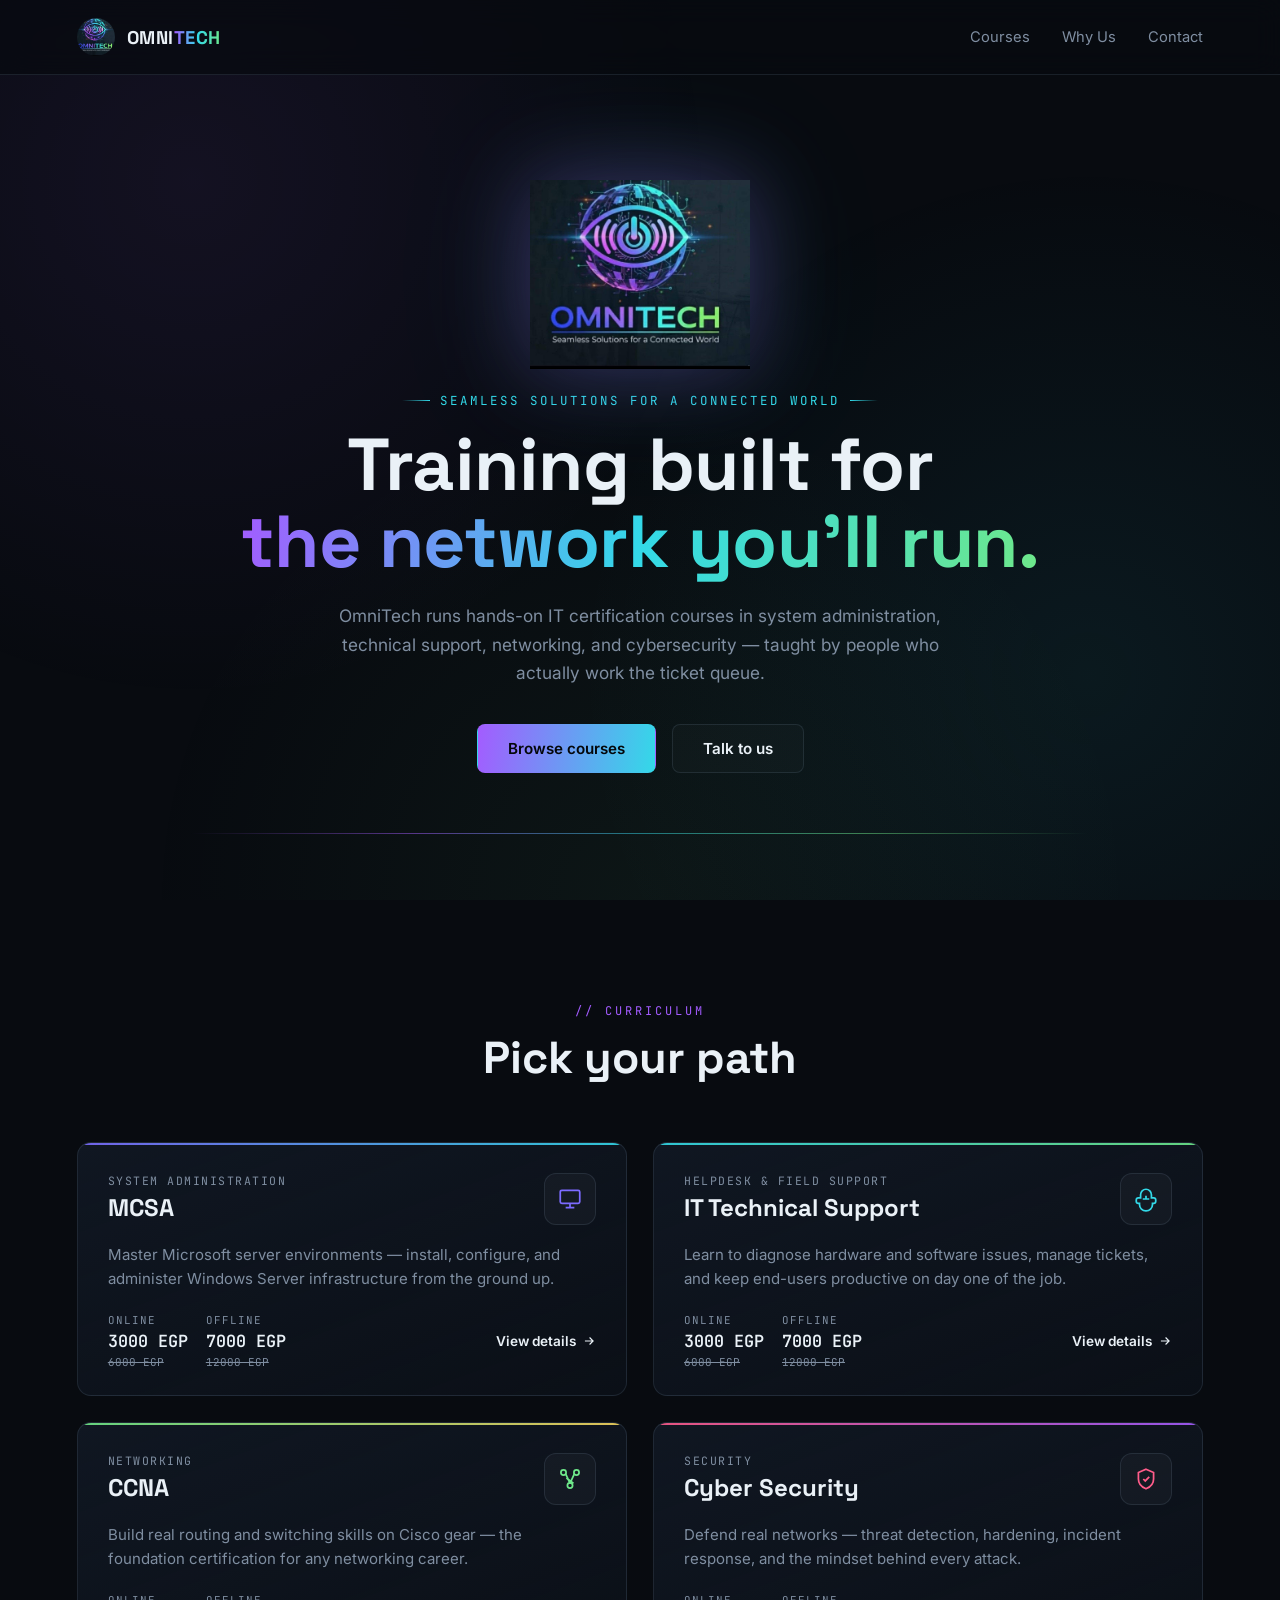
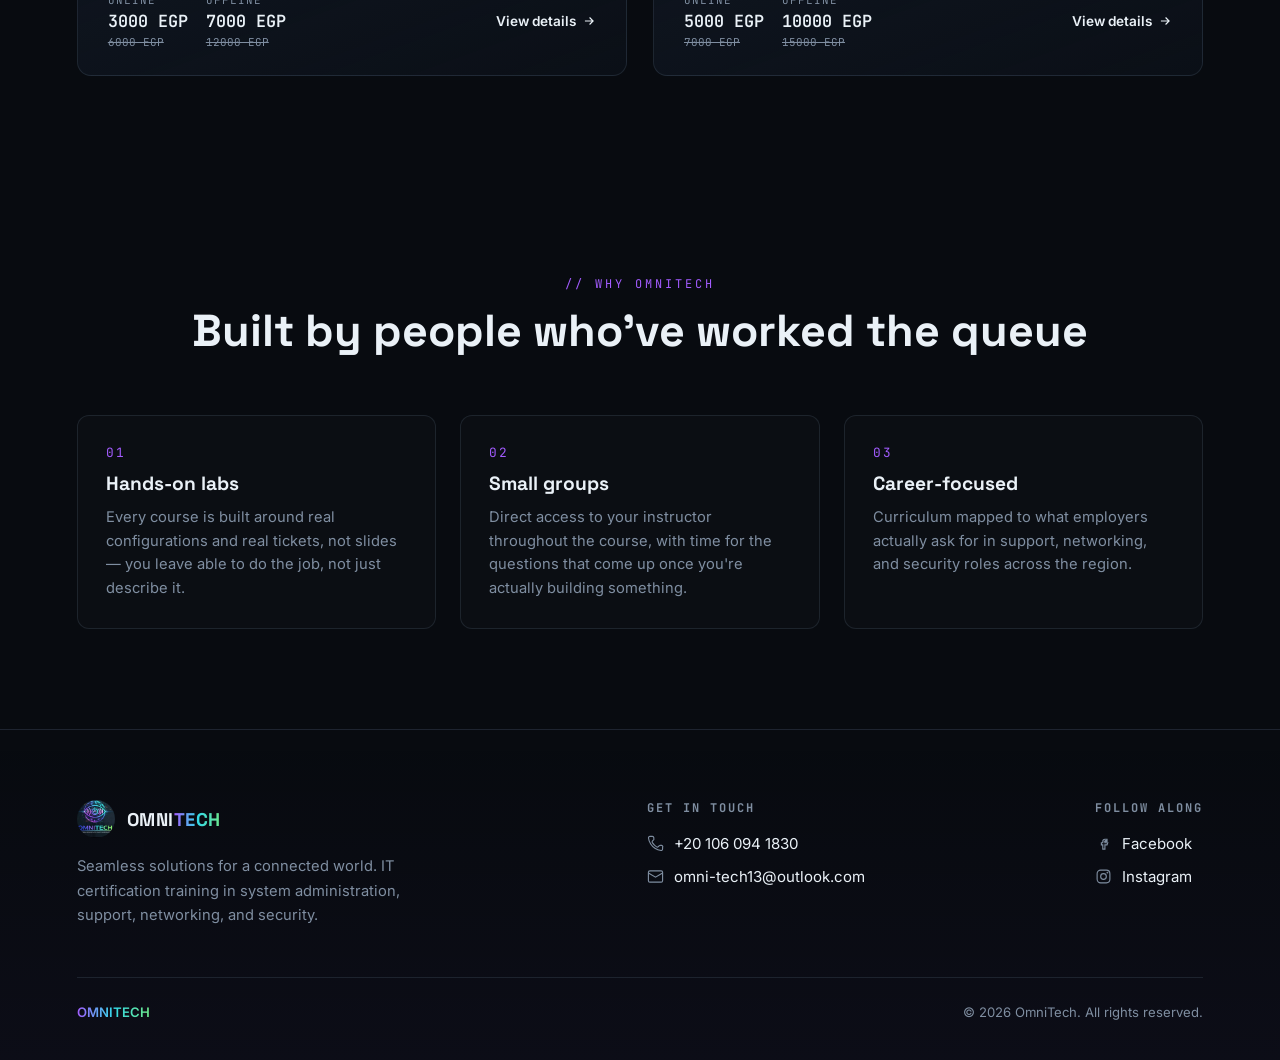
==== commit eba85524: "Add files via upload" ====
--- a/index.html
+++ b/index.html
@@ -213,7 +213,7 @@
   }
   .modal-overlay.open{ opacity:1; pointer-events:auto; }
   .modal{
-    width:100%; max-width:620px; max-height:85vh; overflow-y:auto;
+    width:100%; max-width:720px; max-height:88vh; overflow-y:auto;
     background: var(--bg-soft);
     border: 1px solid var(--line);
     border-radius: 16px;
@@ -322,6 +322,45 @@
   .modal-price-option .new{font-family:var(--mono); font-size:1.25rem; font-weight:600;}
   .modal-price-option .old{font-family:var(--mono); font-size:0.72rem; color:var(--muted); text-decoration:line-through; margin-left:6px;}
   @media (max-width:520px){ .modal-pricing{grid-template-columns:1fr;} }
+
+  /* ===== IT SUPPORT ENHANCED MODAL ===== */
+  .it-highlight{
+    display:grid; grid-template-columns:repeat(3,1fr); gap:10px; margin:0 0 22px;
+  }
+  .it-highlight-card{
+    border:1px solid var(--line); border-radius:10px; padding:13px 14px;
+    background:rgba(51,217,232,0.035);
+  }
+  .it-highlight-card .label{
+    display:block; font-family:var(--mono); font-size:.64rem; letter-spacing:1px;
+    color:var(--muted); text-transform:uppercase; margin-bottom:5px;
+  }
+  .it-highlight-card strong{font-size:.92rem;}
+  .it-section-title{
+    font-family:var(--display); font-size:1.05rem; margin:22px 0 9px;
+  }
+  .it-detail-text{
+    color:var(--muted); line-height:1.7; font-size:.94rem; margin-bottom:10px;
+  }
+  .it-outcomes{
+    display:grid; grid-template-columns:1fr 1fr; gap:8px 18px; margin:10px 0 4px;
+  }
+  .it-outcomes div{
+    color:var(--text); font-size:.9rem; padding:8px 0 8px 22px; position:relative;
+  }
+  .it-outcomes div::before{
+    content:'✓'; position:absolute; left:0; color:var(--green); font-weight:700;
+  }
+  .it-note{
+    margin-top:18px; padding:13px 15px; border:1px solid rgba(110,232,138,.2);
+    border-radius:10px; background:rgba(110,232,138,.035); color:var(--muted);
+    font-size:.86rem; line-height:1.6;
+  }
+  @media(max-width:600px){
+    .it-highlight{grid-template-columns:1fr;}
+    .it-outcomes{grid-template-columns:1fr;}
+  }
+
 </style>
 </head>
 <body>
@@ -344,7 +383,7 @@
   <div class="nav-links">
     <a href="#courses">Courses</a>
     <a href="#why">Why Us</a>
-    <a href="#contact">Contact</a>
+    <a href="contact.html">Contact</a>
   </div>
 </nav>
 
@@ -383,8 +422,8 @@
       <p class="course-desc-short">Master Microsoft server environments — install, configure, and administer Windows Server infrastructure from the ground up.</p>
       <div class="course-bottom">
         <div class="course-pricing">
-          <div class="price-option"><span class="mode">Online</span><span class="new-price">7000 <span>EGP</span></span><span class="old-price">12000 EGP</span></div>
-          <div class="price-option"><span class="mode">Offline</span><span class="new-price">3000 <span>EGP</span></span><span class="old-price">6000 EGP</span></div>
+          <div class="price-option"><span class="mode">Online</span><span class="new-price">3000 <span>EGP</span></span><span class="old-price">6000 EGP</span></div>
+          <div class="price-option"><span class="mode">Offline</span><span class="new-price">7000 <span>EGP</span></span><span class="old-price">12000 EGP</span></div>
         </div>
         <div class="course-cta">View details <svg viewBox="0 0 24 24" fill="none" stroke="currentColor" stroke-width="2"><path d="M5 12h14M13 6l6 6-6 6"/></svg></div>
       </div>
@@ -403,8 +442,8 @@
       <p class="course-desc-short">Learn to diagnose hardware and software issues, manage tickets, and keep end-users productive on day one of the job.</p>
       <div class="course-bottom">
         <div class="course-pricing">
-          <div class="price-option"><span class="mode">Online</span><span class="new-price">7000 <span>EGP</span></span><span class="old-price">12000 EGP</span></div>
-          <div class="price-option"><span class="mode">Offline</span><span class="new-price">3000 <span>EGP</span></span><span class="old-price">6000 EGP</span></div>
+          <div class="price-option"><span class="mode">Online</span><span class="new-price">3000 <span>EGP</span></span><span class="old-price">6000 EGP</span></div>
+          <div class="price-option"><span class="mode">Offline</span><span class="new-price">7000 <span>EGP</span></span><span class="old-price">12000 EGP</span></div>
         </div>
         <div class="course-cta">View details <svg viewBox="0 0 24 24" fill="none" stroke="currentColor" stroke-width="2"><path d="M5 12h14M13 6l6 6-6 6"/></svg></div>
       </div>
@@ -423,8 +462,8 @@
       <p class="course-desc-short">Build real routing and switching skills on Cisco gear — the foundation certification for any networking career.</p>
       <div class="course-bottom">
         <div class="course-pricing">
-          <div class="price-option"><span class="mode">Online</span><span class="new-price">7000 <span>EGP</span></span><span class="old-price">12000 EGP</span></div>
-          <div class="price-option"><span class="mode">Offline</span><span class="new-price">3000 <span>EGP</span></span><span class="old-price">6000 EGP</span></div>
+          <div class="price-option"><span class="mode">Online</span><span class="new-price">3000 <span>EGP</span></span><span class="old-price">6000 EGP</span></div>
+          <div class="price-option"><span class="mode">Offline</span><span class="new-price">7000 <span>EGP</span></span><span class="old-price">12000 EGP</span></div>
         </div>
         <div class="course-cta">View details <svg viewBox="0 0 24 24" fill="none" stroke="currentColor" stroke-width="2"><path d="M5 12h14M13 6l6 6-6 6"/></svg></div>
       </div>
@@ -443,8 +482,8 @@
       <p class="course-desc-short">Defend real networks — threat detection, hardening, incident response, and the mindset behind every attack.</p>
       <div class="course-bottom">
         <div class="course-pricing">
-          <div class="price-option"><span class="mode">Online</span><span class="new-price">10000 <span>EGP</span></span><span class="old-price">15000 EGP</span></div>
-          <div class="price-option"><span class="mode">Offline</span><span class="new-price">5000 <span>EGP</span></span><span class="old-price">7000 EGP</span></div>
+          <div class="price-option"><span class="mode">Online</span><span class="new-price">5000 <span>EGP</span></span><span class="old-price">7000 EGP</span></div>
+          <div class="price-option"><span class="mode">Offline</span><span class="new-price">10000 <span>EGP</span></span><span class="old-price">15000 EGP</span></div>
         </div>
         <div class="course-cta">View details <svg viewBox="0 0 24 24" fill="none" stroke="currentColor" stroke-width="2"><path d="M5 12h14M13 6l6 6-6 6"/></svg></div>
       </div>
@@ -536,9 +575,88 @@
       </div>
     </div>
     <div class="modal-desc" id="modalDesc"></div>
+
+    <div id="itSupportDetails" style="display:none;">
+      <div class="it-highlight">
+        <div class="it-highlight-card">
+          <span class="label">Program</span>
+          <strong>IT Technical Support Career Program</strong>
+        </div>
+        <div class="it-highlight-card">
+          <span class="label">Start</span>
+          <strong>1 September</strong>
+        </div>
+        <div class="it-highlight-card">
+          <span class="label">Schedule</span>
+          <strong>Tuesday & Friday</strong>
+        </div>
+      </div>
+
+      <div class="it-section-title">البرنامج مناسب لمين؟</div>
+      <div class="it-detail-text">
+        البرنامج مصمم بشكل عملي عشان يساعدك تبني أساس قوي وتبدأ طريقك في مجال الـIT، مع تركيز على المهارات المطلوبة في بيئة العمل والتطبيق العملي.
+      </div>
+
+      <div class="it-section-title">البرنامج بيشمل</div>
+      <div class="it-outcomes">
+        <div>Networking & Infrastructure</div>
+        <div>Windows Server</div>
+        <div>Active Directory & Group Policy</div>
+        <div>Hyper-V & Virtualization</div>
+        <div>Firewall & Troubleshooting</div>
+        <div>Practical Labs</div>
+        <div>Real Projects</div>
+        <div>CV Preparation</div>
+        <div>Interview Preparation</div>
+        <div>Certificate of Completion</div>
+      </div>
+
+      <div class="it-section-title">نظام التدريب</div>
+      <div class="it-detail-text">
+        <strong>Hybrid Program</strong><br>
+        🏢 Offline في 6 أكتوبر — داخل Black Horse Courses<br>
+        💻 Online من أي مكان<br><br>
+        نفس المحتوى والتدريب في الحالتين، والمحاضرات Live ويتم تسجيلها للرجوع إليها بعد كده.
+      </div>
+
+      <div class="it-section-title">المواعيد</div>
+      <div class="it-detail-text">
+        📅 البداية: 1 سبتمبر<br>
+        📆 المحاضرات: الثلاثاء والجمعة<br>
+        ⏱️ 3 ساعات لكل محاضرة
+      </div>
+
+      <div class="it-section-title">السعر والعرض</div>
+      <div class="it-detail-text">
+        قيمة البرنامج الأساسية <strong>12,000 جنيه</strong>، وحاليًا متاح Special Offer 🔥<br>
+        السعر الحالي: <strong>7,000 جنيه فقط بدل 12,000 جنيه</strong><br>
+        يعني بتوفر <strong>5,000 جنيه كاملة</strong>.<br><br>
+        <strong>الـ7,000 جنيه للـOnline، بينما الـOffline في 6 أكتوبر متاح حاليًا بـ3,000 جنيه.</strong>
+      </div>
+
+      <div class="it-note">
+        ⚠️ الـSpecial Offer متاح لعدد محدود من المقاعد.
+      </div>
+
+      <div class="it-section-title">عنوان فرع 6 أكتوبر</div>
+      <div class="it-detail-text">
+        3 أ القطعة الأولى، الدور الأول فوق بنك القاهرة، الحصري<br>
+        مجمع ماجدة للفنون — 6 أكتوبر<br>
+        داخل <strong>Black Horse Courses</strong><br><br>
+        <a href="https://maps.app.goo.gl/FFHB8EPXuYUD7t5t5" target="_blank" rel="noopener" style="color:var(--cyan);font-weight:600;">📍 فتح اللوكيشن على Google Maps</a>
+      </div>
+
+      <div class="it-section-title">الحجز</div>
+      <div class="it-detail-text">
+        لو حابب تحجز، اضغط على <strong>احجز مكانك</strong> واملأ بياناتك. التسجيل في الفورم بيساعدنا نعرف بياناتك، هدفك، طريقة الحضور، وهل أنت جاهز للحجز أم تحتاج متابعة.
+      </div>
+    </div>
+
     <ul class="modal-list" id="modalList"></ul>
+
     <div class="modal-actions">
-      <a class="btn btn-primary" href="https://wa.me/201060941830" target="_blank" rel="noopener">Enroll via WhatsApp</a>
+      <a class="btn btn-primary" id="itBookingBtn" href="#" target="_blank" rel="noopener">احجز مكانك</a>
+      <a class="btn btn-ghost" href="https://wa.me/201060941830" target="_blank" rel="noopener">WhatsApp</a>
       <a class="btn btn-ghost" href="mailto:omni-tech13@outlook.com">Email us</a>
     </div>
   </div>
@@ -549,7 +667,7 @@
     mcsa: {
       code: "MCSA · Microsoft Certified Solutions Associate",
       title: "MCSA — Windows Server Administration",
-      "online":"7000","offline":"3000","onlineOld":"12000","offlineOld":"6000",
+      "online":"3000","offline":"7000","onlineOld":"6000","offlineOld":"12000",
       desc: [
         "This course takes you through installing, configuring, and managing Windows Server environments the way they run in real companies — not just in theory.",
         "You'll set up Active Directory, manage users and group policy, configure DNS and DHCP, and handle the storage and networking roles a server admin is expected to own."
@@ -563,25 +681,30 @@
       ]
     },
     itsupport: {
-      code: "IT Technical Support · Helpdesk & Field",
-      title: "IT Technical Support",
-      "online":"7000","offline":"3000","onlineOld":"12000","offlineOld":"6000",
+      code: "IT Technical Support · Career Program",
+      title: "IT Technical Support Career Program",
+      "online":"3000","offline":"7000","onlineOld":"6000","offlineOld":"12000",
       desc: [
-        "Built for anyone who wants to start an IT career at the first line of contact — diagnosing problems, fixing them, and explaining what happened in plain language.",
-        "You'll work through real hardware faults, OS issues, printer and peripheral setup, and the ticketing habits that make a support technician reliable."
+        "برنامج عملي مصمم لمساعدتك تبني أساس قوي وتبدأ طريقك في مجال الـIT، من خلال تدريب Live يجمع بين الفهم النظري والتطبيق العملي.",
+        "البرنامج متاح بنظام Hybrid: Online من أي مكان أو Offline في 6 أكتوبر، مع نفس المحتوى والتدريب في الحالتين. المحاضرات Live ويتم تسجيلها للرجوع إليها بعد ذلك."
       ],
       list: [
-        "Hardware assembly & diagnostics",
-        "Windows OS installation & troubleshooting",
-        "Networking basics for support technicians",
-        "Ticketing systems & documentation habits",
-        "Customer-facing communication"
+        "Networking & Infrastructure",
+        "Windows Server",
+        "Active Directory & Group Policy",
+        "Hyper-V & Virtualization",
+        "Firewall & Troubleshooting",
+        "Practical Labs",
+        "Real Projects",
+        "CV Preparation",
+        "Interview Preparation",
+        "Certificate of Completion"
       ]
     },
     ccna: {
       code: "CCNA · Cisco Certified Network Associate",
       title: "CCNA — Routing & Switching",
-      "online":"7000","offline":"3000","onlineOld":"12000","offlineOld":"6000",
+      "online":"3000","offline":"7000","onlineOld":"6000","offlineOld":"12000",
       desc: [
         "The foundation certification for a networking career, taught on real Cisco equipment and packet-tracer labs so the concepts actually stick.",
         "By the end you'll be comfortable configuring routers and switches, reading a network topology, and troubleshooting connectivity like it's your job — because soon it will be."
@@ -597,7 +720,7 @@
     cyber: {
       code: "Cyber Security · Defense & Response",
       title: "Cyber Security",
-      "online":"10000","offline":"5000","onlineOld":"15000","offlineOld":"7000",
+      "online":"5000","offline":"10000","onlineOld":"7000","offlineOld":"15000",
       desc: [
         "A practical introduction to defending networks and systems — how attacks actually happen, how to spot them, and how to respond before damage spreads.",
         "You'll get hands-on with security tools, walk through real incident scenarios, and build the analytical mindset that separates a good security analyst from a great one."
@@ -627,6 +750,15 @@
       document.getElementById('modalOfflineOld').textContent = `${data.offlineOld} EGP`;
       document.getElementById('modalDesc').innerHTML = data.desc.map(p => `<p>${p}</p>`).join('');
       document.getElementById('modalList').innerHTML = data.list.map(li => `<li>${li}</li>`).join('');
+
+      const itDetails = document.getElementById('itSupportDetails');
+      const bookingBtn = document.getElementById('itBookingBtn');
+      const isITSupport = key === 'itsupport';
+
+      itDetails.style.display = isITSupport ? 'block' : 'none';
+      bookingBtn.style.display = isITSupport ? 'inline-flex' : 'none';
+      bookingBtn.href = isITSupport ? 'https://docs.google.com/forms/d/e/1FAIpQLSd-JRS2KsuiPvX4Zm7ABFFwH8hn-6j1Ko3Ub_DcPjgU25zrEg/viewform?usp=header' : '#';
+
       overlay.classList.add('open');
     });
     card.setAttribute('tabindex','0');
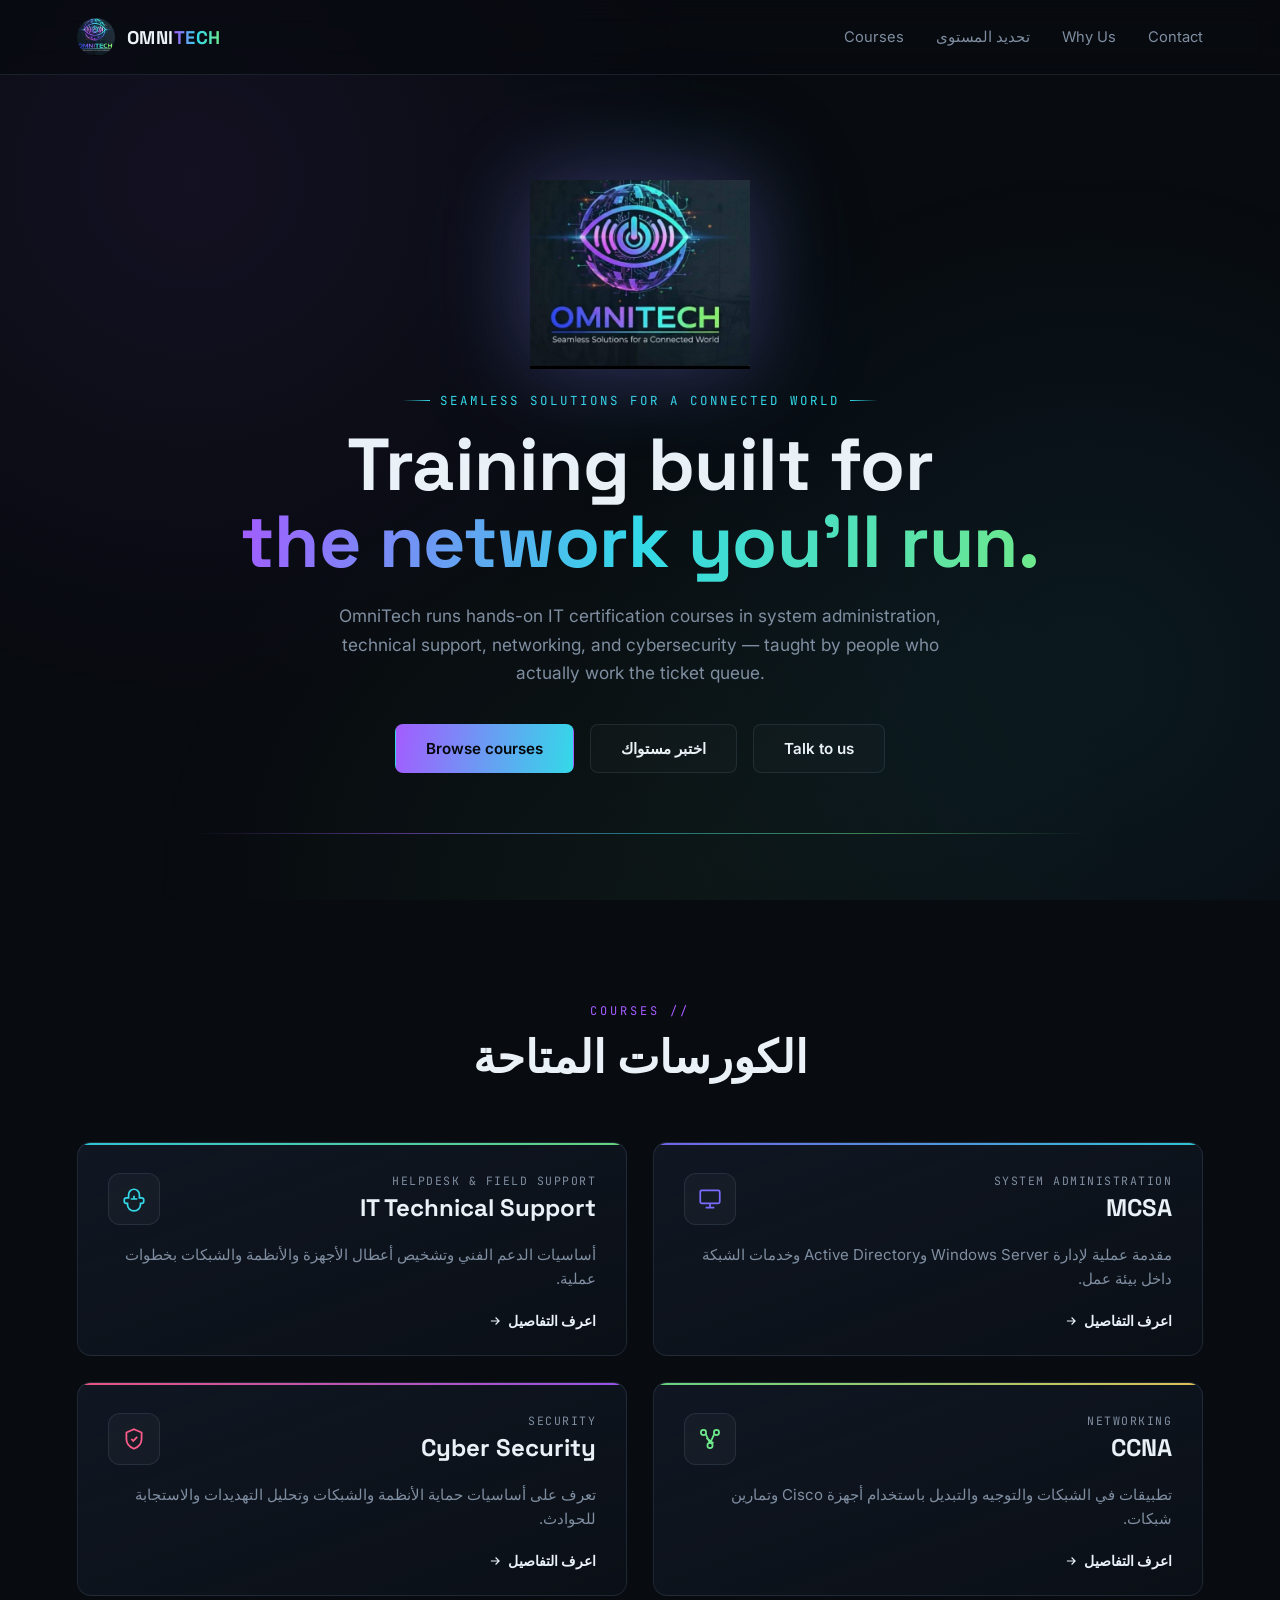
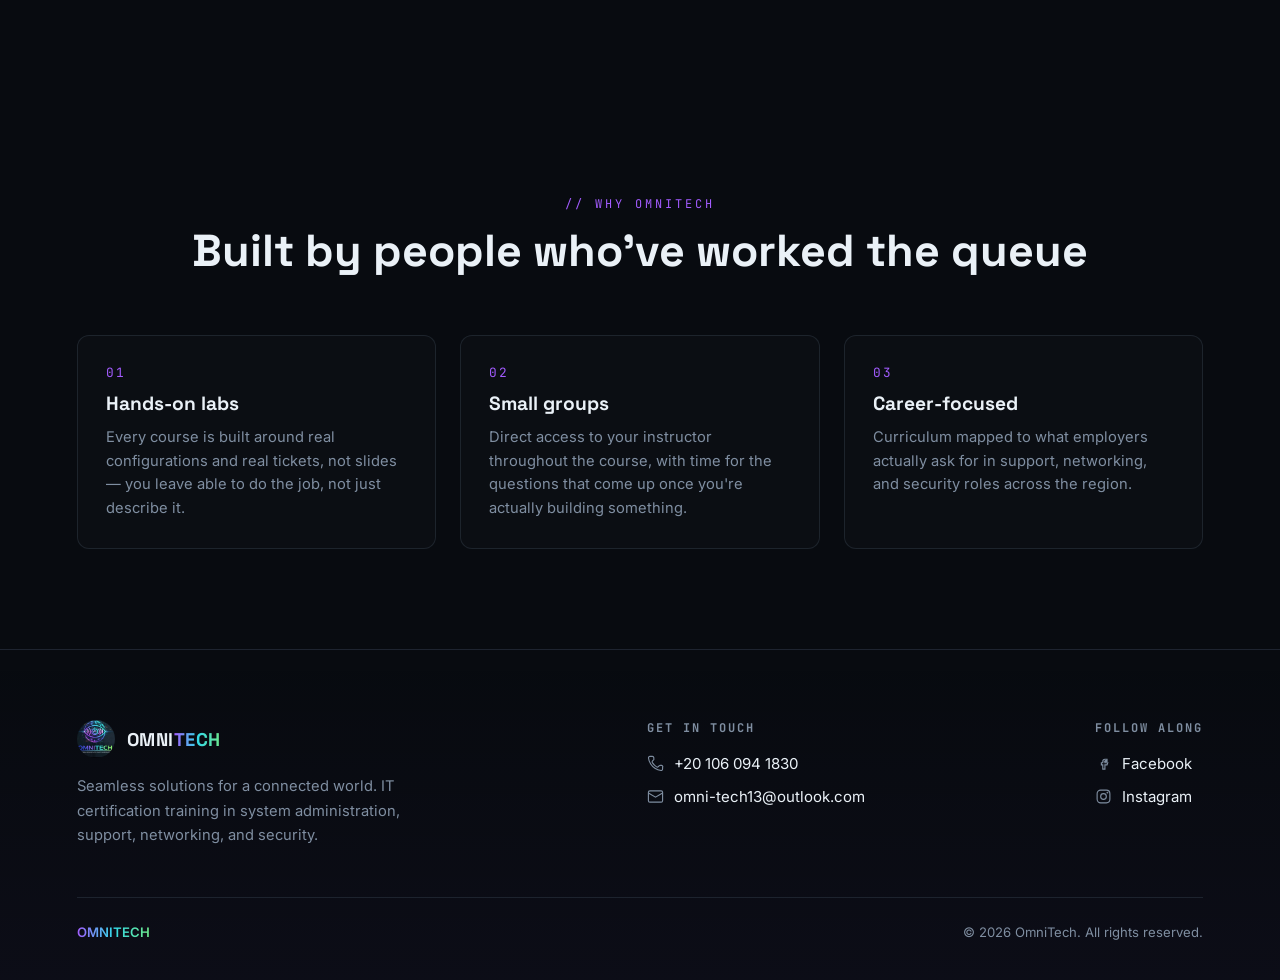
==== commit 110d8dbe: "Refactor course pricing and descriptions to Arabic Updated course descriptions and pricing details i" ====
--- a/index.html
+++ b/index.html
@@ -189,10 +189,6 @@
     color: var(--muted); font-size:0.94rem; line-height:1.6; margin-bottom:22px;
   }
   .course-bottom{ display:flex; align-items:center; justify-content:space-between; }
-  .course-price{
-    font-family: var(--mono); font-size:1.15rem; font-weight:500;
-  }
-  .course-price span{ color: var(--muted); font-size:0.72rem; margin-left:4px; }
   .course-cta{
     font-family: var(--body); font-size:0.85rem; font-weight:600; color: var(--text);
     display:flex; align-items:center; gap:6px;
@@ -213,7 +209,7 @@
   }
   .modal-overlay.open{ opacity:1; pointer-events:auto; }
   .modal{
-    width:100%; max-width:720px; max-height:88vh; overflow-y:auto;
+    width:100%; max-width:620px; max-height:85vh; overflow-y:auto;
     background: var(--bg-soft);
     border: 1px solid var(--line);
     border-radius: 16px;
@@ -239,11 +235,6 @@
     background: linear-gradient(100deg, var(--purple), var(--cyan));
     -webkit-background-clip:text; background-clip:text; color:transparent;
   }
-  .modal-price-row{
-    display:flex; align-items:center; gap:10px; margin-bottom:24px;
-    font-family: var(--mono); font-size:1.3rem;
-  }
-  .modal-price-row .cur{ color: var(--muted); font-size:0.8rem; }
   .modal-desc p{ color: var(--muted); line-height:1.75; margin-bottom:16px; font-size:0.98rem; }
   .modal-list{ list-style:none; margin: 18px 0; }
   .modal-list li{
@@ -256,6 +247,15 @@
     background: linear-gradient(135deg, var(--purple), var(--cyan));
   }
   .modal-actions{ margin-top:28px; display:flex; gap:14px; flex-wrap:wrap; }
+  #courses, .modal{ direction:rtl; text-align:right; }
+  .course-bottom{ justify-content:flex-start; }
+  .modal-close{ right:auto; left:20px; }
+  .modal-list{ padding:0; }
+  .modal-list li{ padding:9px 26px 9px 0; }
+  .modal-list li::before{ left:auto; right:0; }
+  .modal h4{ margin:22px 0 8px; font-size:1.05rem; }
+  .modal-benefit{ color:var(--muted); line-height:1.75; }
+  @media(max-width:600px){ .modal{ padding:30px 22px; } }
 
   /* ===== ABOUT / WHY ===== */
   .why-grid{ display:grid; grid-template-columns: repeat(3,1fr); gap:24px; }
@@ -310,57 +310,6 @@
   }
 
   :focus-visible{ outline: 2px solid var(--cyan); outline-offset:3px; }
-
-  .course-pricing{display:flex; gap:18px; flex-wrap:wrap; align-items:center;}
-  .price-option{display:flex; flex-direction:column; gap:3px;}
-  .price-option .mode{font-family:var(--mono); font-size:0.68rem; color:var(--muted); letter-spacing:1px; text-transform:uppercase;}
-  .price-option .new-price{font-family:var(--mono); font-size:1.05rem; font-weight:600;}
-  .price-option .old-price{font-family:var(--mono); font-size:0.68rem; color:var(--muted); text-decoration:line-through;}
-  .modal-pricing{display:grid; grid-template-columns:1fr 1fr; gap:14px; margin-bottom:24px;}
-  .modal-price-option{padding:14px 16px; border:1px solid var(--line); border-radius:10px; background:rgba(255,255,255,0.02);}
-  .modal-price-option .mode{font-family:var(--mono); font-size:0.68rem; color:var(--muted); letter-spacing:1px; text-transform:uppercase; display:block; margin-bottom:6px;}
-  .modal-price-option .new{font-family:var(--mono); font-size:1.25rem; font-weight:600;}
-  .modal-price-option .old{font-family:var(--mono); font-size:0.72rem; color:var(--muted); text-decoration:line-through; margin-left:6px;}
-  @media (max-width:520px){ .modal-pricing{grid-template-columns:1fr;} }
-
-  /* ===== IT SUPPORT ENHANCED MODAL ===== */
-  .it-highlight{
-    display:grid; grid-template-columns:repeat(3,1fr); gap:10px; margin:0 0 22px;
-  }
-  .it-highlight-card{
-    border:1px solid var(--line); border-radius:10px; padding:13px 14px;
-    background:rgba(51,217,232,0.035);
-  }
-  .it-highlight-card .label{
-    display:block; font-family:var(--mono); font-size:.64rem; letter-spacing:1px;
-    color:var(--muted); text-transform:uppercase; margin-bottom:5px;
-  }
-  .it-highlight-card strong{font-size:.92rem;}
-  .it-section-title{
-    font-family:var(--display); font-size:1.05rem; margin:22px 0 9px;
-  }
-  .it-detail-text{
-    color:var(--muted); line-height:1.7; font-size:.94rem; margin-bottom:10px;
-  }
-  .it-outcomes{
-    display:grid; grid-template-columns:1fr 1fr; gap:8px 18px; margin:10px 0 4px;
-  }
-  .it-outcomes div{
-    color:var(--text); font-size:.9rem; padding:8px 0 8px 22px; position:relative;
-  }
-  .it-outcomes div::before{
-    content:'✓'; position:absolute; left:0; color:var(--green); font-weight:700;
-  }
-  .it-note{
-    margin-top:18px; padding:13px 15px; border:1px solid rgba(110,232,138,.2);
-    border-radius:10px; background:rgba(110,232,138,.035); color:var(--muted);
-    font-size:.86rem; line-height:1.6;
-  }
-  @media(max-width:600px){
-    .it-highlight{grid-template-columns:1fr;}
-    .it-outcomes{grid-template-columns:1fr;}
-  }
-
 </style>
 </head>
 <body>
@@ -382,8 +331,9 @@
   </div>
   <div class="nav-links">
     <a href="#courses">Courses</a>
+    <a href="assessment.html">تحديد المستوى</a>
     <a href="#why">Why Us</a>
-    <a href="contact.html">Contact</a>
+    <a href="#contact">Contact</a>
   </div>
 </nav>
 
@@ -396,6 +346,7 @@
   <p class="sub">OmniTech runs hands-on IT certification courses in system administration, technical support, networking, and cybersecurity — taught by people who actually work the ticket queue.</p>
   <div class="hero-ctas">
     <a href="#courses" class="btn btn-primary">Browse courses</a>
+    <a href="assessment.html" class="btn btn-ghost">اختبر مستواك</a>
     <a href="#contact" class="btn btn-ghost">Talk to us</a>
   </div>
   <div class="scan-line"></div>
@@ -403,8 +354,8 @@
 
 <section class="section" id="courses">
   <div class="section-head">
-    <div class="tag">// Curriculum</div>
-    <h2>Pick your path</h2>
+    <div class="tag">// COURSES</div>
+    <h2>الكورسات المتاحة</h2>
   </div>
 
   <div class="course-grid">
@@ -419,13 +370,9 @@
           <svg viewBox="0 0 24 24" fill="none" stroke="#7c6bff" stroke-width="1.6"><rect x="3" y="4" width="18" height="12" rx="1.5"/><path d="M8 20h8M12 16v4"/></svg>
         </div>
       </div>
-      <p class="course-desc-short">Master Microsoft server environments — install, configure, and administer Windows Server infrastructure from the ground up.</p>
+      <p class="course-desc-short">مقدمة عملية لإدارة Windows Server وActive Directory وخدمات الشبكة داخل بيئة عمل.</p>
       <div class="course-bottom">
-        <div class="course-pricing">
-          <div class="price-option"><span class="mode">Online</span><span class="new-price">3000 <span>EGP</span></span><span class="old-price">6000 EGP</span></div>
-          <div class="price-option"><span class="mode">Offline</span><span class="new-price">7000 <span>EGP</span></span><span class="old-price">12000 EGP</span></div>
-        </div>
-        <div class="course-cta">View details <svg viewBox="0 0 24 24" fill="none" stroke="currentColor" stroke-width="2"><path d="M5 12h14M13 6l6 6-6 6"/></svg></div>
+        <div class="course-cta">اعرف التفاصيل <svg viewBox="0 0 24 24" fill="none" stroke="currentColor" stroke-width="2"><path d="M5 12h14M13 6l6 6-6 6"/></svg></div>
       </div>
     </div>
 
@@ -439,13 +386,9 @@
           <svg viewBox="0 0 24 24" fill="none" stroke="#33d9e8" stroke-width="1.6"><path d="M12 3a5 5 0 0 0-5 5v3H5a2 2 0 0 0-2 2v1a2 2 0 0 0 2 2h1v1a6 6 0 0 0 6 6"/><path d="M12 3a5 5 0 0 1 5 5v3h2a2 2 0 0 1 2 2v1a2 2 0 0 1-2 2h-1v1a6 6 0 0 1-6 6"/><path d="M12 9v3M9 12h6"/></svg>
         </div>
       </div>
-      <p class="course-desc-short">Learn to diagnose hardware and software issues, manage tickets, and keep end-users productive on day one of the job.</p>
+      <p class="course-desc-short">أساسيات الدعم الفني وتشخيص أعطال الأجهزة والأنظمة والشبكات بخطوات عملية.</p>
       <div class="course-bottom">
-        <div class="course-pricing">
-          <div class="price-option"><span class="mode">Online</span><span class="new-price">3000 <span>EGP</span></span><span class="old-price">6000 EGP</span></div>
-          <div class="price-option"><span class="mode">Offline</span><span class="new-price">7000 <span>EGP</span></span><span class="old-price">12000 EGP</span></div>
-        </div>
-        <div class="course-cta">View details <svg viewBox="0 0 24 24" fill="none" stroke="currentColor" stroke-width="2"><path d="M5 12h14M13 6l6 6-6 6"/></svg></div>
+        <div class="course-cta">اعرف التفاصيل <svg viewBox="0 0 24 24" fill="none" stroke="currentColor" stroke-width="2"><path d="M5 12h14M13 6l6 6-6 6"/></svg></div>
       </div>
     </div>
 
@@ -459,13 +402,9 @@
           <svg viewBox="0 0 24 24" fill="none" stroke="#6ee88a" stroke-width="1.6"><circle cx="6" cy="6" r="2.4"/><circle cx="18" cy="6" r="2.4"/><circle cx="12" cy="18" r="2.4"/><path d="M8 7.3 12 16m4-8.7L12 16M8.8 11c1.3 1.5 2.7 2 3.2 2.5s1.4 1 3.2 2.5"/></svg>
         </div>
       </div>
-      <p class="course-desc-short">Build real routing and switching skills on Cisco gear — the foundation certification for any networking career.</p>
+      <p class="course-desc-short">تطبيقات في الشبكات والتوجيه والتبديل باستخدام أجهزة Cisco وتمارين شبكات.</p>
       <div class="course-bottom">
-        <div class="course-pricing">
-          <div class="price-option"><span class="mode">Online</span><span class="new-price">3000 <span>EGP</span></span><span class="old-price">6000 EGP</span></div>
-          <div class="price-option"><span class="mode">Offline</span><span class="new-price">7000 <span>EGP</span></span><span class="old-price">12000 EGP</span></div>
-        </div>
-        <div class="course-cta">View details <svg viewBox="0 0 24 24" fill="none" stroke="currentColor" stroke-width="2"><path d="M5 12h14M13 6l6 6-6 6"/></svg></div>
+        <div class="course-cta">اعرف التفاصيل <svg viewBox="0 0 24 24" fill="none" stroke="currentColor" stroke-width="2"><path d="M5 12h14M13 6l6 6-6 6"/></svg></div>
       </div>
     </div>
 
@@ -479,13 +418,9 @@
           <svg viewBox="0 0 24 24" fill="none" stroke="#ff5c8a" stroke-width="1.6"><path d="M12 3l7 3v6c0 4.5-3 7.5-7 9-4-1.5-7-4.5-7-9V6l7-3z"/><path d="M9.5 12l1.8 1.8L15 10"/></svg>
         </div>
       </div>
-      <p class="course-desc-short">Defend real networks — threat detection, hardening, incident response, and the mindset behind every attack.</p>
+      <p class="course-desc-short">تعرف على أساسيات حماية الأنظمة والشبكات وتحليل التهديدات والاستجابة للحوادث.</p>
       <div class="course-bottom">
-        <div class="course-pricing">
-          <div class="price-option"><span class="mode">Online</span><span class="new-price">5000 <span>EGP</span></span><span class="old-price">7000 EGP</span></div>
-          <div class="price-option"><span class="mode">Offline</span><span class="new-price">10000 <span>EGP</span></span><span class="old-price">15000 EGP</span></div>
-        </div>
-        <div class="course-cta">View details <svg viewBox="0 0 24 24" fill="none" stroke="currentColor" stroke-width="2"><path d="M5 12h14M13 6l6 6-6 6"/></svg></div>
+        <div class="course-cta">اعرف التفاصيل <svg viewBox="0 0 24 24" fill="none" stroke="currentColor" stroke-width="2"><path d="M5 12h14M13 6l6 6-6 6"/></svg></div>
       </div>
     </div>
 
@@ -558,106 +493,18 @@
 
 <!-- MODAL -->
 <div class="modal-overlay" id="modalOverlay">
-  <div class="modal" role="dialog" aria-modal="true">
+  <div class="modal" role="dialog" aria-modal="true" aria-labelledby="modalTitle" dir="rtl">
     <div class="modal-close" id="modalClose">&times;</div>
     <div class="modal-eyebrow" id="modalEyebrow">COURSE</div>
     <h3 id="modalTitle">Course Title</h3>
-    <div class="modal-pricing">
-      <div class="modal-price-option">
-        <span class="mode">Online</span>
-        <span class="new" id="modalOnlinePrice">0 EGP</span>
-        <span class="old" id="modalOnlineOld">0 EGP</span>
-      </div>
-      <div class="modal-price-option">
-        <span class="mode">Offline</span>
-        <span class="new" id="modalOfflinePrice">0 EGP</span>
-        <span class="old" id="modalOfflineOld">0 EGP</span>
-      </div>
-    </div>
     <div class="modal-desc" id="modalDesc"></div>
-
-    <div id="itSupportDetails" style="display:none;">
-      <div class="it-highlight">
-        <div class="it-highlight-card">
-          <span class="label">Program</span>
-          <strong>IT Technical Support Career Program</strong>
-        </div>
-        <div class="it-highlight-card">
-          <span class="label">Start</span>
-          <strong>1 September</strong>
-        </div>
-        <div class="it-highlight-card">
-          <span class="label">Schedule</span>
-          <strong>Tuesday & Friday</strong>
-        </div>
-      </div>
-
-      <div class="it-section-title">البرنامج مناسب لمين؟</div>
-      <div class="it-detail-text">
-        البرنامج مصمم بشكل عملي عشان يساعدك تبني أساس قوي وتبدأ طريقك في مجال الـIT، مع تركيز على المهارات المطلوبة في بيئة العمل والتطبيق العملي.
-      </div>
-
-      <div class="it-section-title">البرنامج بيشمل</div>
-      <div class="it-outcomes">
-        <div>Networking & Infrastructure</div>
-        <div>Windows Server</div>
-        <div>Active Directory & Group Policy</div>
-        <div>Hyper-V & Virtualization</div>
-        <div>Firewall & Troubleshooting</div>
-        <div>Practical Labs</div>
-        <div>Real Projects</div>
-        <div>CV Preparation</div>
-        <div>Interview Preparation</div>
-        <div>Certificate of Completion</div>
-      </div>
-
-      <div class="it-section-title">نظام التدريب</div>
-      <div class="it-detail-text">
-        <strong>Hybrid Program</strong><br>
-        🏢 Offline في 6 أكتوبر — داخل Black Horse Courses<br>
-        💻 Online من أي مكان<br><br>
-        نفس المحتوى والتدريب في الحالتين، والمحاضرات Live ويتم تسجيلها للرجوع إليها بعد كده.
-      </div>
-
-      <div class="it-section-title">المواعيد</div>
-      <div class="it-detail-text">
-        📅 البداية: 1 سبتمبر<br>
-        📆 المحاضرات: الثلاثاء والجمعة<br>
-        ⏱️ 3 ساعات لكل محاضرة
-      </div>
-
-      <div class="it-section-title">السعر والعرض</div>
-      <div class="it-detail-text">
-        قيمة البرنامج الأساسية <strong>12,000 جنيه</strong>، وحاليًا متاح Special Offer 🔥<br>
-        السعر الحالي: <strong>7,000 جنيه فقط بدل 12,000 جنيه</strong><br>
-        يعني بتوفر <strong>5,000 جنيه كاملة</strong>.<br><br>
-        <strong>الـ7,000 جنيه للـOnline، بينما الـOffline في 6 أكتوبر متاح حاليًا بـ3,000 جنيه.</strong>
-      </div>
-
-      <div class="it-note">
-        ⚠️ الـSpecial Offer متاح لعدد محدود من المقاعد.
-      </div>
-
-      <div class="it-section-title">عنوان فرع 6 أكتوبر</div>
-      <div class="it-detail-text">
-        3 أ القطعة الأولى، الدور الأول فوق بنك القاهرة، الحصري<br>
-        مجمع ماجدة للفنون — 6 أكتوبر<br>
-        داخل <strong>Black Horse Courses</strong><br><br>
-        <a href="https://maps.app.goo.gl/FFHB8EPXuYUD7t5t5" target="_blank" rel="noopener" style="color:var(--cyan);font-weight:600;">📍 فتح اللوكيشن على Google Maps</a>
-      </div>
-
-      <div class="it-section-title">الحجز</div>
-      <div class="it-detail-text">
-        لو حابب تحجز، اضغط على <strong>احجز مكانك</strong> واملأ بياناتك. التسجيل في الفورم بيساعدنا نعرف بياناتك، هدفك، طريقة الحضور، وهل أنت جاهز للحجز أم تحتاج متابعة.
-      </div>
-    </div>
-
+    <h4>هتتعلم إيه؟</h4>
     <ul class="modal-list" id="modalList"></ul>
-
+    <h4>هتستفيد إيه؟</h4>
+    <p class="modal-benefit" id="modalBenefit"></p>
     <div class="modal-actions">
-      <a class="btn btn-primary" id="itBookingBtn" href="#" target="_blank" rel="noopener">احجز مكانك</a>
-      <a class="btn btn-ghost" href="https://wa.me/201060941830" target="_blank" rel="noopener">WhatsApp</a>
-      <a class="btn btn-ghost" href="mailto:omni-tech13@outlook.com">Email us</a>
+      <a class="btn btn-primary" href="https://wa.me/201060941830" target="_blank" rel="noopener">اسأل عن الدورة على واتساب</a>
+      <a class="btn btn-ghost" href="mailto:omni-tech13@outlook.com">راسلنا بالإيميل</a>
     </div>
   </div>
 </div>
@@ -665,73 +512,32 @@
 <script>
   const courseData = {
     mcsa: {
-      code: "MCSA · Microsoft Certified Solutions Associate",
+      code: "إدارة الأنظمة",
       title: "MCSA — Windows Server Administration",
-      "online":"3000","offline":"7000","onlineOld":"6000","offlineOld":"12000",
-      desc: [
-        "This course takes you through installing, configuring, and managing Windows Server environments the way they run in real companies — not just in theory.",
-        "You'll set up Active Directory, manage users and group policy, configure DNS and DHCP, and handle the storage and networking roles a server admin is expected to own."
-      ],
-      list: [
-        "Windows Server installation & roles",
-        "Active Directory Domain Services",
-        "Group Policy & user management",
-        "DNS, DHCP & file services",
-        "Backup, monitoring & troubleshooting"
-      ]
+      desc: "دورة في إدارة بيئات Windows Server، من تثبيت الخادم إلى إعداد المستخدمين والخدمات الأساسية للشبكة.",
+      list: ["تثبيت Windows Server وأدواره", "Active Directory وإدارة المستخدمين", "Group Policy", "DNS وDHCP ومشاركة الملفات", "النسخ الاحتياطي واستكشاف الأعطال"],
+      benefit: "هتقدر تنشئ بيئة خوادم تدريبية وتنفذ مهام الإدارة اليومية وتتعامل مع مشكلات شائعة بخطوات واضحة."
     },
     itsupport: {
-      code: "IT Technical Support · Career Program",
-      title: "IT Technical Support Career Program",
-      "online":"3000","offline":"7000","onlineOld":"6000","offlineOld":"12000",
-      desc: [
-        "برنامج عملي مصمم لمساعدتك تبني أساس قوي وتبدأ طريقك في مجال الـIT، من خلال تدريب Live يجمع بين الفهم النظري والتطبيق العملي.",
-        "البرنامج متاح بنظام Hybrid: Online من أي مكان أو Offline في 6 أكتوبر، مع نفس المحتوى والتدريب في الحالتين. المحاضرات Live ويتم تسجيلها للرجوع إليها بعد ذلك."
-      ],
-      list: [
-        "Networking & Infrastructure",
-        "Windows Server",
-        "Active Directory & Group Policy",
-        "Hyper-V & Virtualization",
-        "Firewall & Troubleshooting",
-        "Practical Labs",
-        "Real Projects",
-        "CV Preparation",
-        "Interview Preparation",
-        "Certificate of Completion"
-      ]
+      code: "الدعم الفني",
+      title: "IT Technical Support",
+      desc: "دورة مناسبة للبداية في الدعم الفني، تركز على فحص المشكلات وتوثيقها وحلها عمليًا.",
+      list: ["مكونات الكمبيوتر وتشخيص الأعطال", "تثبيت Windows وحل مشكلاته", "أساسيات الشبكات للدعم الفني", "إعداد الطابعات والأجهزة الطرفية", "توثيق البلاغات والتعامل مع المستخدمين"],
+      benefit: "هتتعلم تتبع سبب العطل بدل التخمين، وتطبق خطوات الدعم الفني على أجهزة وسيناريوهات قريبة من بيئة العمل."
     },
     ccna: {
-      code: "CCNA · Cisco Certified Network Associate",
+      code: "الشبكات",
       title: "CCNA — Routing & Switching",
-      "online":"3000","offline":"7000","onlineOld":"6000","offlineOld":"12000",
-      desc: [
-        "The foundation certification for a networking career, taught on real Cisco equipment and packet-tracer labs so the concepts actually stick.",
-        "By the end you'll be comfortable configuring routers and switches, reading a network topology, and troubleshooting connectivity like it's your job — because soon it will be."
-      ],
-      list: [
-        "IP addressing & subnetting",
-        "Router & switch configuration",
-        "VLANs, trunking & inter-VLAN routing",
-        "Routing protocols (static, OSPF)",
-        "Network troubleshooting methodology"
-      ]
+      desc: "دورة تأسيسية في شبكات Cisco مع تطبيقات على التوجيه والتبديل وإعداد الأجهزة.",
+      list: ["عناوين IP وتقسيم الشبكات", "إعداد الراوترات والسويتشات", "VLAN وTrunk وInter-VLAN Routing", "التوجيه الثابت وOSPF", "اختبار الاتصال واستكشاف الأعطال"],
+      benefit: "هتقدر تقرأ مخطط شبكة بسيط، وتجهز أجهزة الشبكة وتختبر الاتصال وتحدد مكان المشكلة عند تعطل المسار."
     },
     cyber: {
-      code: "Cyber Security · Defense & Response",
+      code: "الأمن السيبراني",
       title: "Cyber Security",
-      "online":"5000","offline":"10000","onlineOld":"7000","offlineOld":"15000",
-      desc: [
-        "A practical introduction to defending networks and systems — how attacks actually happen, how to spot them, and how to respond before damage spreads.",
-        "You'll get hands-on with security tools, walk through real incident scenarios, and build the analytical mindset that separates a good security analyst from a great one."
-      ],
-      list: [
-        "Threats, vulnerabilities & attack vectors",
-        "Network & endpoint hardening",
-        "Security monitoring & log analysis",
-        "Incident response fundamentals",
-        "Ethical hacking basics & tools"
-      ]
+      desc: "مقدمة في أمن الشبكات والأنظمة، تشمل فهم التهديدات وطرق الحماية والمتابعة.",
+      list: ["التهديدات والثغرات الشائعة", "تقوية إعدادات الشبكات والأنظمة", "مراجعة السجلات والتنبيهات", "أساسيات الاستجابة للحوادث", "مبادئ الاختبار الأمني المصرح به"],
+      benefit: "هتتعلم تلاحظ مؤشرات الخطر وتراجع إعدادات الحماية وتتعامل مع سيناريوهات أمنية تدريبية بصورة منظمة."
     }
   };
 
@@ -744,21 +550,9 @@
       const data = courseData[key];
       document.getElementById('modalEyebrow').textContent = data.code;
       document.getElementById('modalTitle').textContent = data.title;
-      document.getElementById('modalOnlinePrice').textContent = `${data.online} EGP`;
-      document.getElementById('modalOnlineOld').textContent = `${data.onlineOld} EGP`;
-      document.getElementById('modalOfflinePrice').textContent = `${data.offline} EGP`;
-      document.getElementById('modalOfflineOld').textContent = `${data.offlineOld} EGP`;
-      document.getElementById('modalDesc').innerHTML = data.desc.map(p => `<p>${p}</p>`).join('');
-      document.getElementById('modalList').innerHTML = data.list.map(li => `<li>${li}</li>`).join('');
-
-      const itDetails = document.getElementById('itSupportDetails');
-      const bookingBtn = document.getElementById('itBookingBtn');
-      const isITSupport = key === 'itsupport';
-
-      itDetails.style.display = isITSupport ? 'block' : 'none';
-      bookingBtn.style.display = isITSupport ? 'inline-flex' : 'none';
-      bookingBtn.href = isITSupport ? 'https://docs.google.com/forms/d/e/1FAIpQLSd-JRS2KsuiPvX4Zm7ABFFwH8hn-6j1Ko3Ub_DcPjgU25zrEg/viewform?usp=header' : '#';
-
+      document.getElementById('modalDesc').textContent = data.desc;
+      document.getElementById('modalList').replaceChildren(...data.list.map(item => { const li = document.createElement('li'); li.textContent = item; return li; }));
+      document.getElementById('modalBenefit').textContent = data.benefit;
       overlay.classList.add('open');
     });
     card.setAttribute('tabindex','0');
@@ -772,4 +566,4 @@
 </script>
 
 </body>
-</html>+</html>
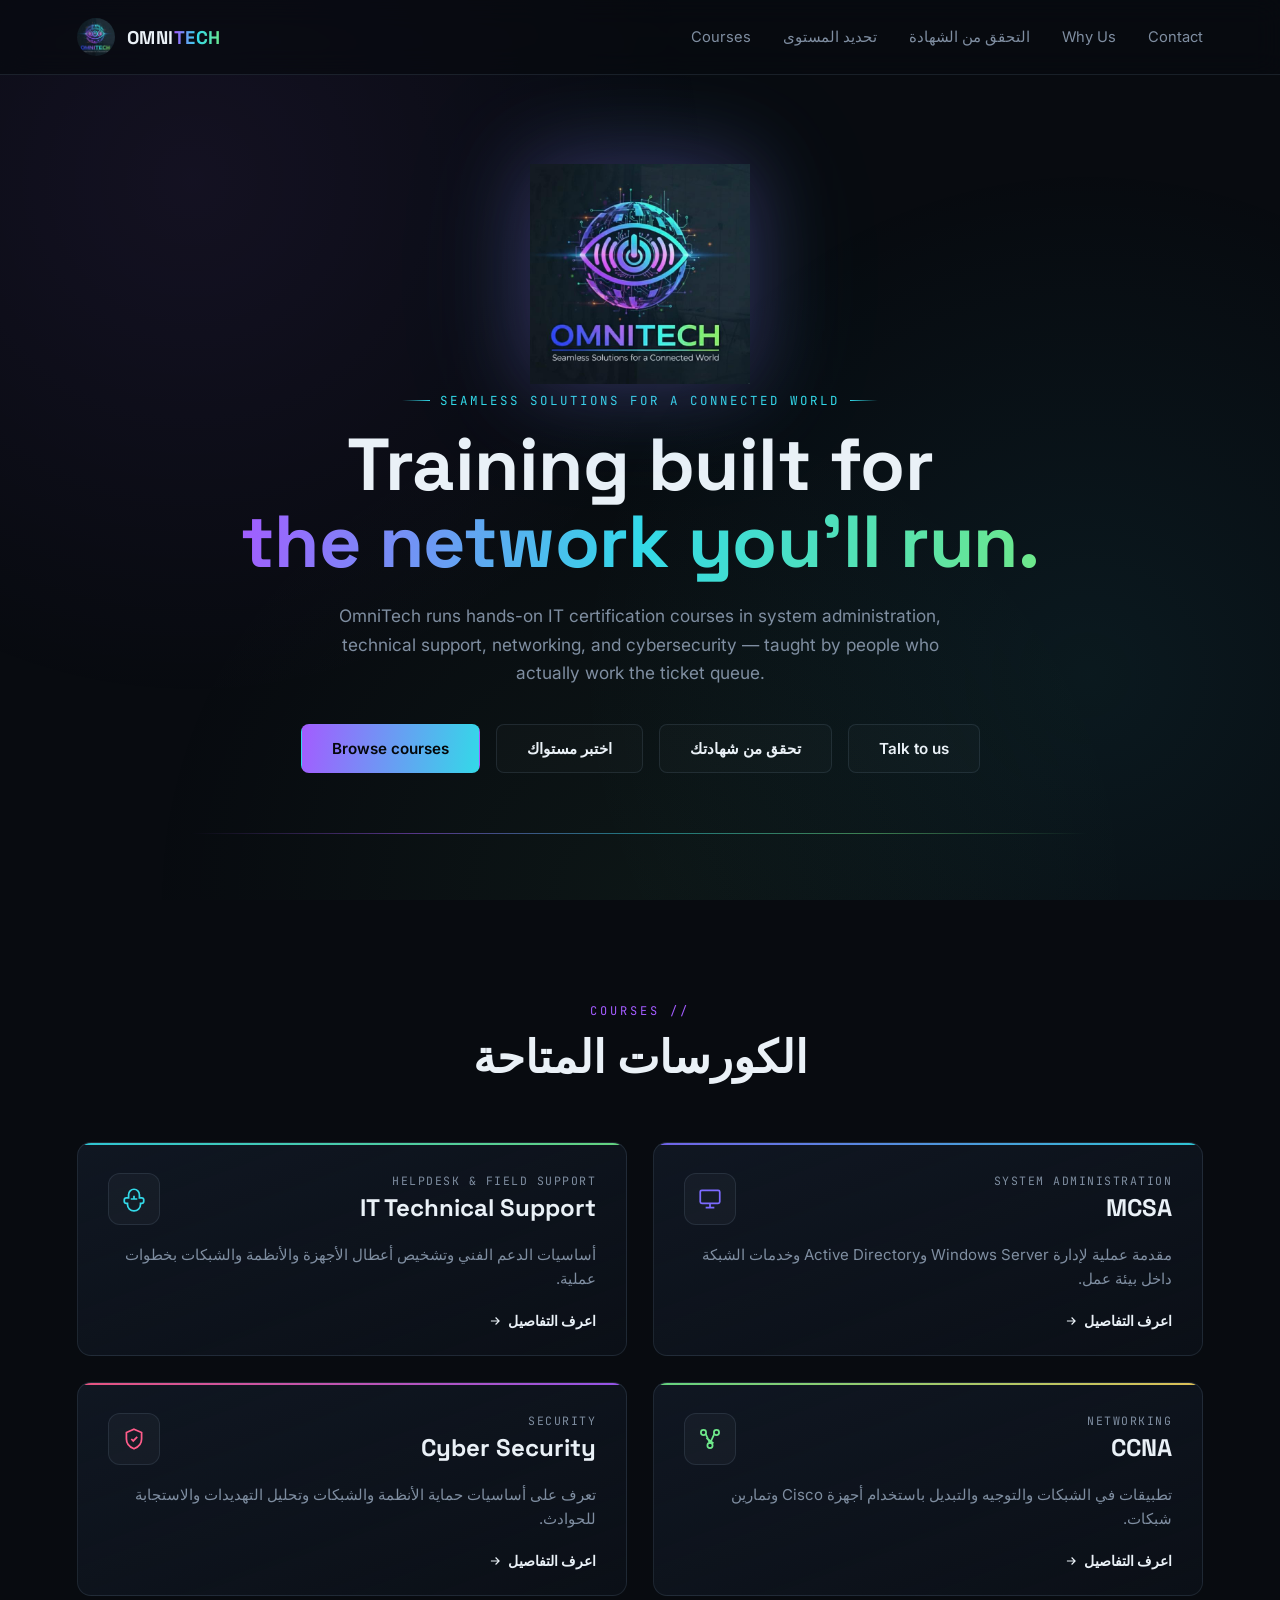
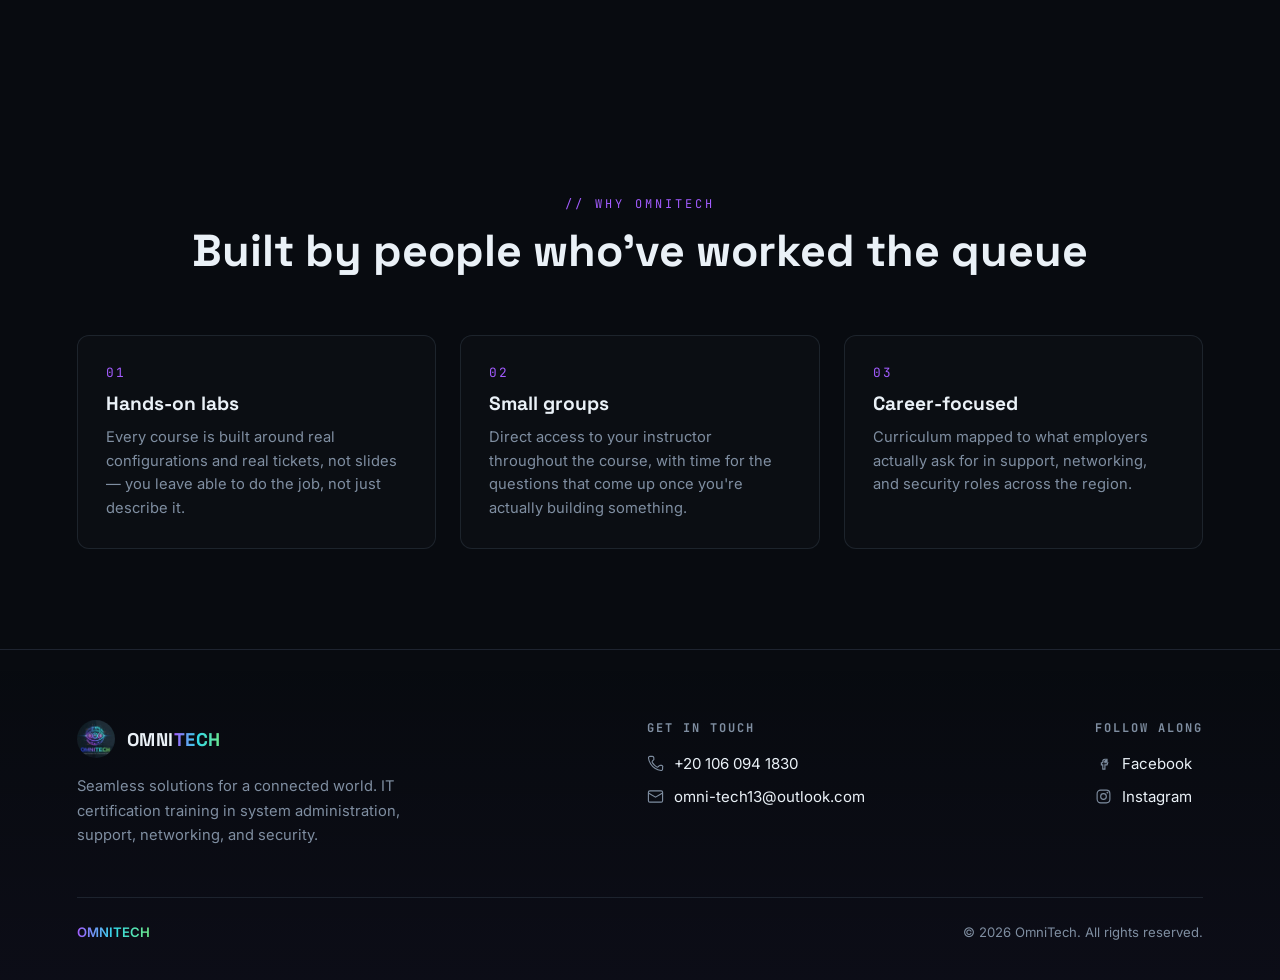
==== commit a2e6292c: "Add files via upload" ====
--- a/index.html
+++ b/index.html
@@ -60,6 +60,7 @@
   .brand-name span{background:linear-gradient(90deg,var(--purple),var(--cyan),var(--green)); -webkit-background-clip:text; background-clip:text; color:transparent;}
   .nav-links{display:flex; gap:32px; font-size:0.92rem; color:var(--muted);}
   .nav-links a:hover{color:var(--cyan);}
+  @media(max-width:760px){nav{flex-wrap:wrap;gap:18px}.nav-links{flex-wrap:wrap;gap:16px;font-size:0.9rem}}
 
   /* ===== HERO ===== */
   .hero{
@@ -332,6 +333,7 @@
   <div class="nav-links">
     <a href="#courses">Courses</a>
     <a href="assessment.html">تحديد المستوى</a>
+    <a href="verify.html">التحقق من الشهادة</a>
     <a href="#why">Why Us</a>
     <a href="#contact">Contact</a>
   </div>
@@ -347,6 +349,7 @@
   <div class="hero-ctas">
     <a href="#courses" class="btn btn-primary">Browse courses</a>
     <a href="assessment.html" class="btn btn-ghost">اختبر مستواك</a>
+    <a href="verify.html" class="btn btn-ghost">تحقق من شهادتك</a>
     <a href="#contact" class="btn btn-ghost">Talk to us</a>
   </div>
   <div class="scan-line"></div>
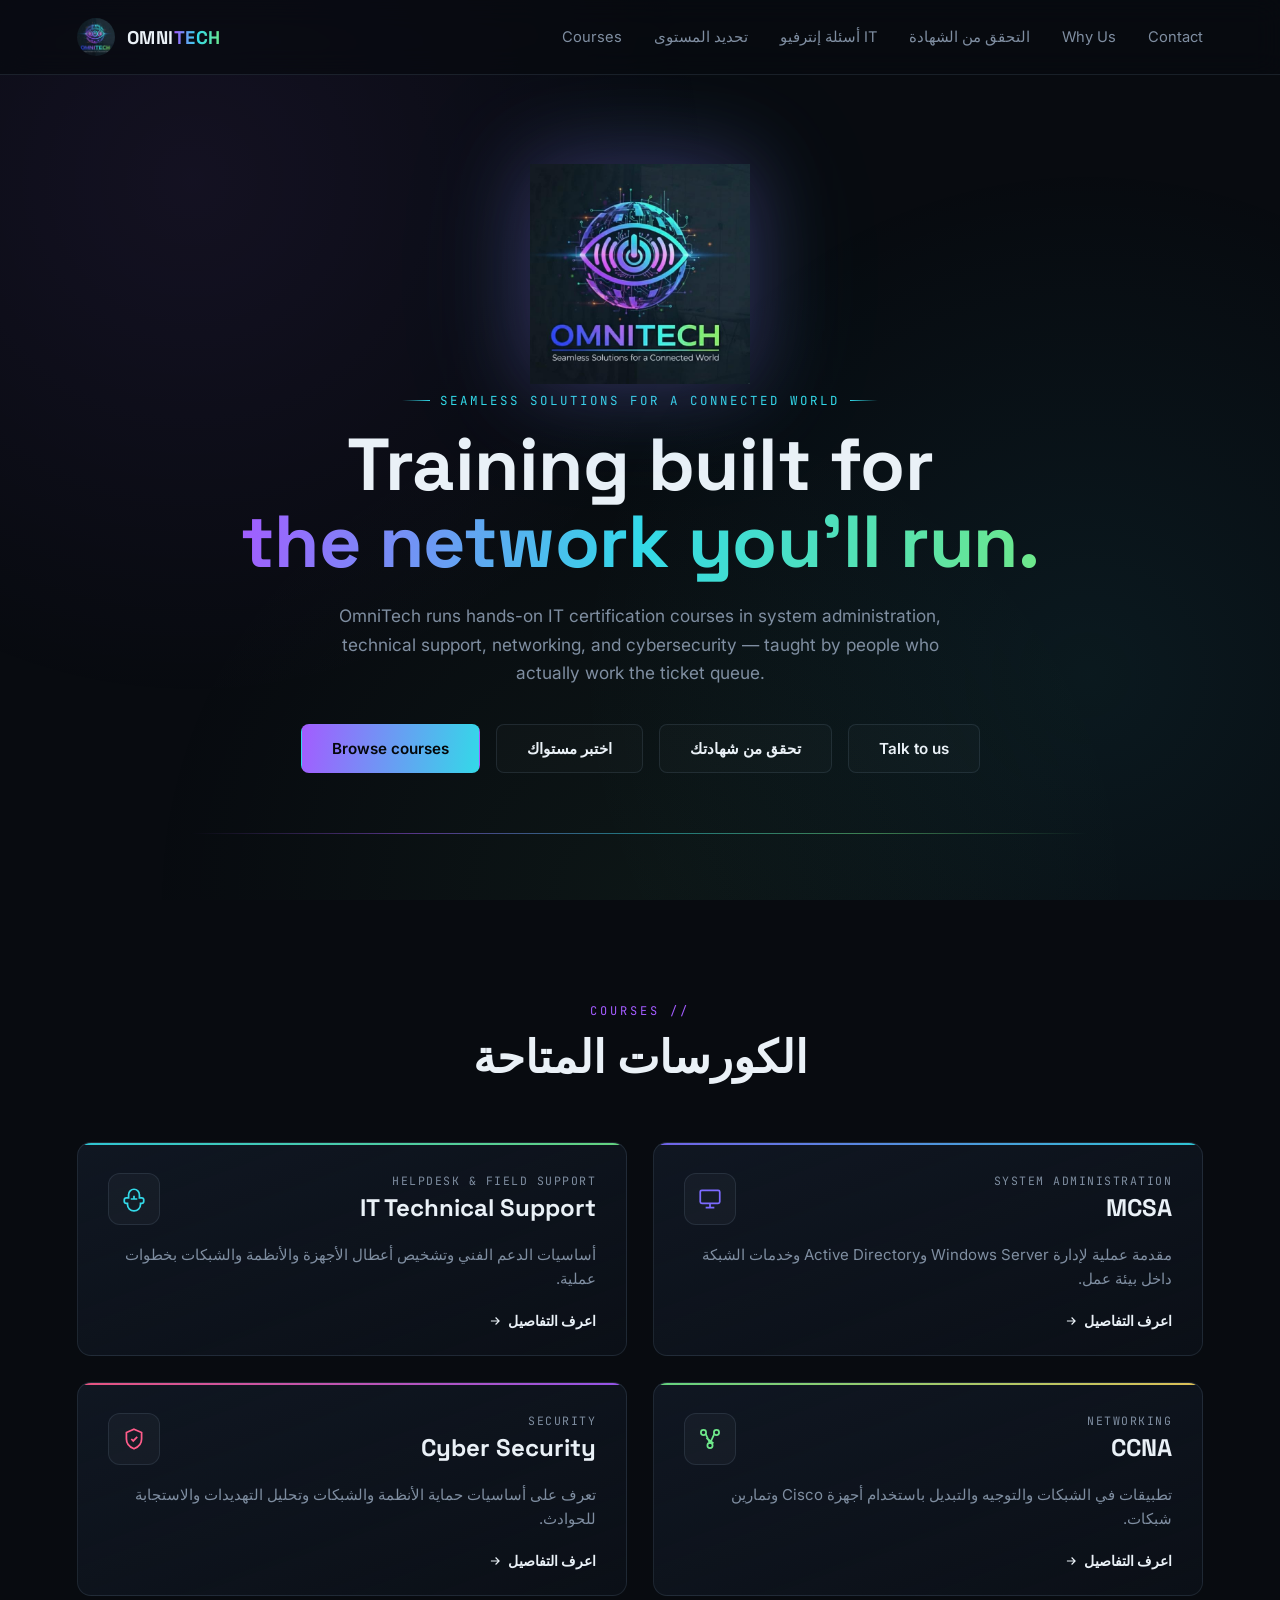
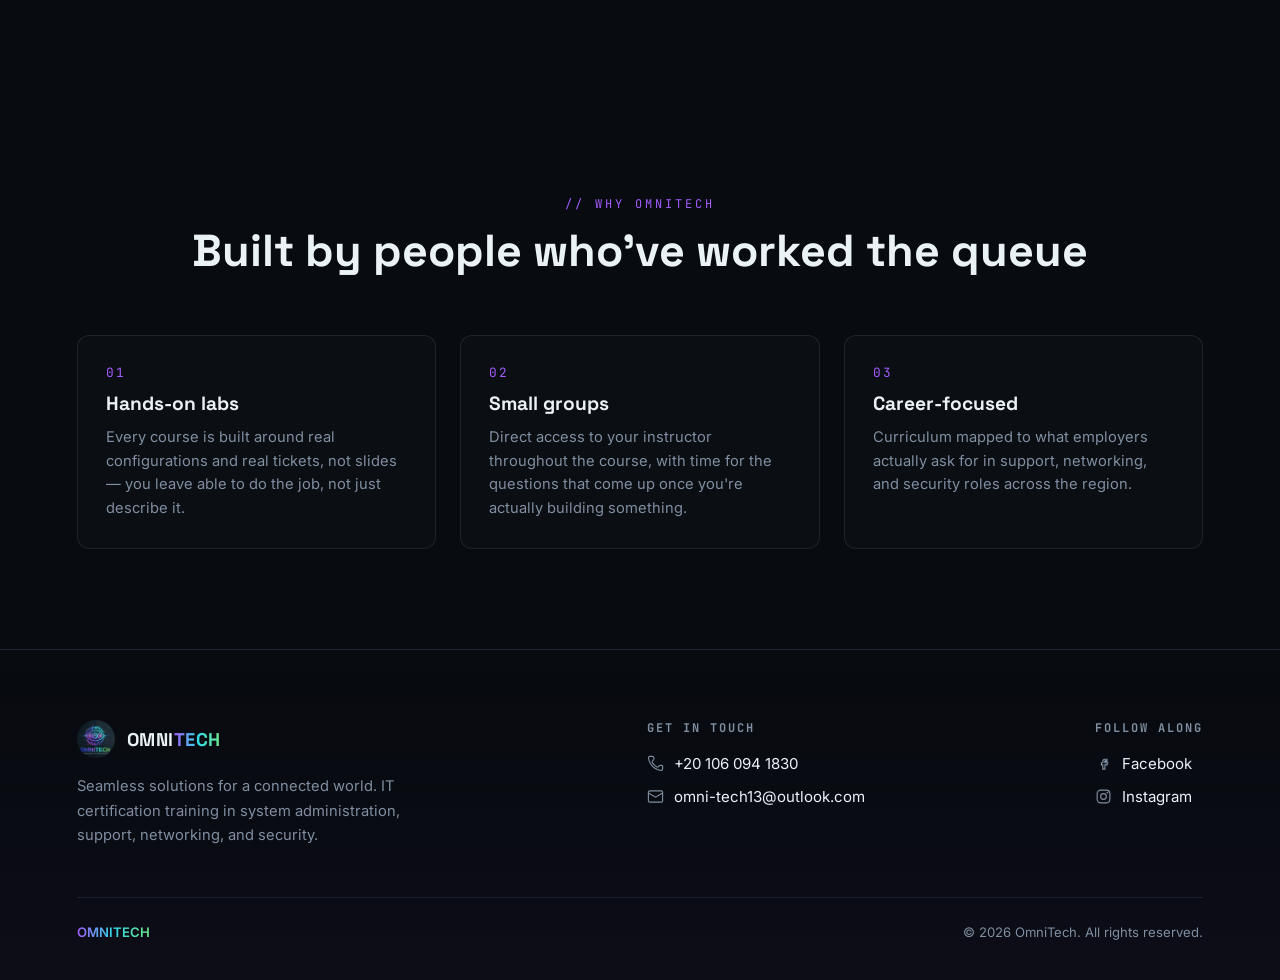
==== commit 61141c52: "Add files via upload" ====
--- a/index.html
+++ b/index.html
@@ -332,7 +332,8 @@
   </div>
   <div class="nav-links">
     <a href="#courses">Courses</a>
-    <a href="assessment.html">تحديد المستوى</a>
+    <a href="assessment.html">تحديد المستوى</a>
+    <a href="it-interview.html">أسئلة إنترفيو IT</a>
     <a href="verify.html">التحقق من الشهادة</a>
     <a href="#why">Why Us</a>
     <a href="#contact">Contact</a>
